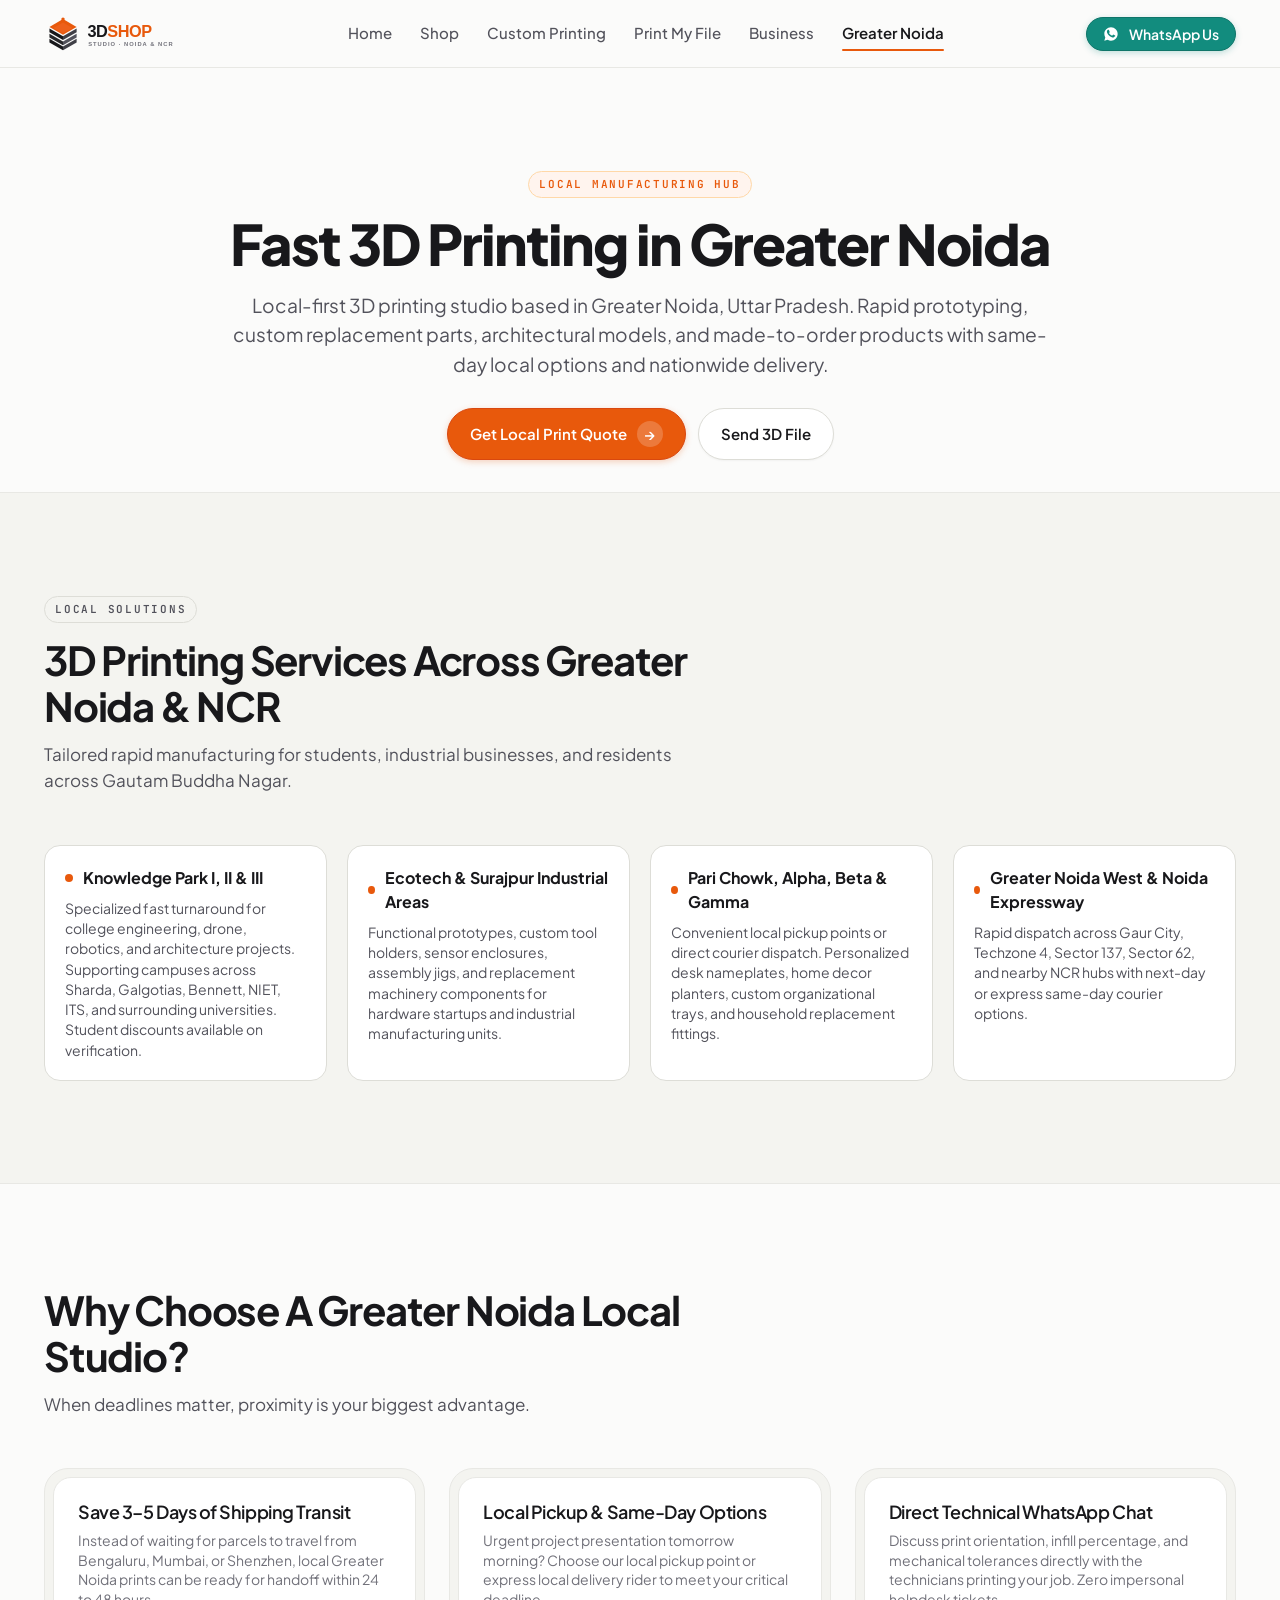
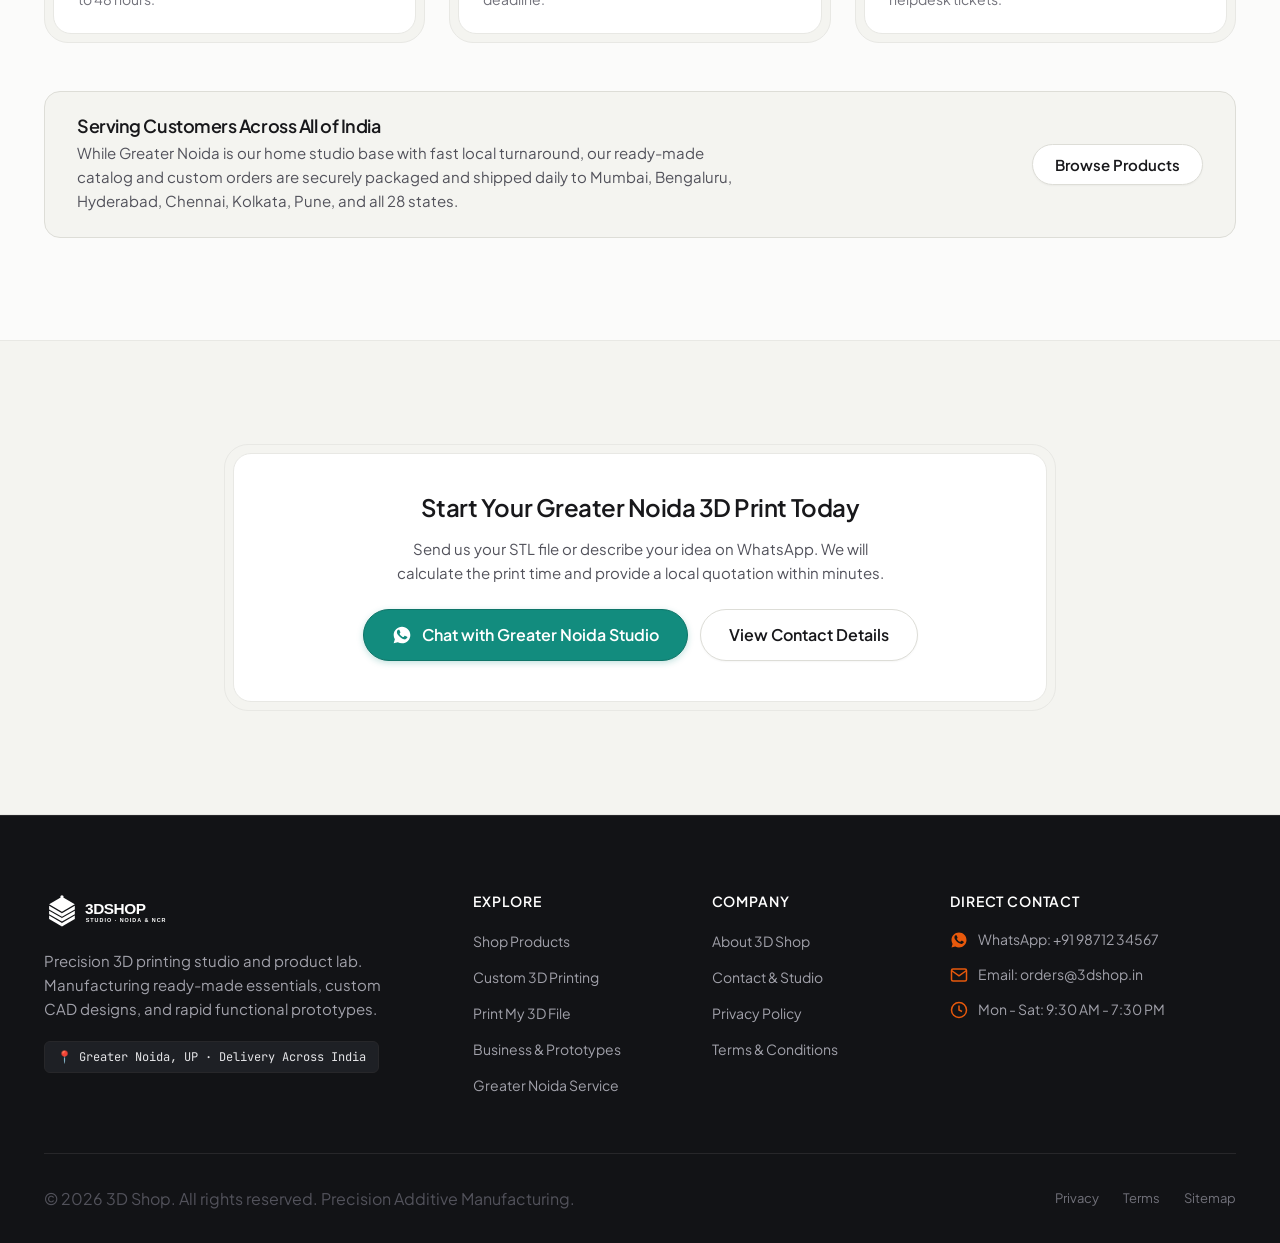
==== 3d-printing-greater-noida.html @ dcbf20f1 "feat: complete production-ready 3D Shop studio website" ====
<!DOCTYPE html>
<html lang="en">
<head>
  <meta charset="UTF-8">
  <meta name="viewport" content="width=device-width, initial-scale=1.0">
  <title>3D Printing Service in Greater Noida | 3D Shop</title>
  <meta name="description" content="Fast 3D printing service in Greater Noida &amp; NCR. Rapid prototyping, custom CAD design, student project prints, and ready-made products with local pickup and Pan-India delivery.">
  <link rel="canonical" href="https://3dshop.in/3d-printing-greater-noida.html">

  <!-- Open Graph -->
  <meta property="og:type" content="website">
  <meta property="og:url" content="https://3dshop.in/3d-printing-greater-noida.html">
  <meta property="og:title" content="3D Printing Service in Greater Noida | 3D Shop">
  <meta property="og:description" content="Local 3D printing studio in Greater Noida. Same-day &amp; next-day local turnaround for student projects, industrial prototypes, and custom prints.">
  <meta property="og:image" content="https://3dshop.in/assets/images/hero-studio-prints.jpg">

  <!-- Favicons & Manifest -->
  <link rel="icon" type="image/svg+xml" href="assets/logo/favicon.svg">
  <link rel="manifest" href="site.webmanifest">
  <meta name="theme-color" content="#18181B">

  <!-- Stylesheets -->
  <link rel="stylesheet" href="css/style.css">
  <link rel="stylesheet" href="css/components.css">
  <link rel="stylesheet" href="css/responsive.css">

  <!-- Schema.org LocalBusiness -->
  <script type="application/ld+json">
  {
    "@context": "https://schema.org",
    "@type": "LocalBusiness",
    "name": "3D Shop - Greater Noida",
    "image": "https://3dshop.in/assets/images/hero-studio-prints.jpg",
    "telephone": "+919871234567",
    "email": "orders@3dshop.in",
    "address": {
      "@type": "PostalAddress",
      "addressLocality": "Greater Noida",
      "addressRegion": "Uttar Pradesh",
      "postalCode": "201310",
      "addressCountry": "IN"
    },
    "geo": {
      "@type": "GeoCoordinates",
      "latitude": 28.4744,
      "longitude": 77.5040
    },
    "url": "https://3dshop.in/3d-printing-greater-noida.html",
    "openingHoursSpecification": [
      {
        "@type": "OpeningHoursSpecification",
        "dayOfWeek": ["Monday", "Tuesday", "Wednesday", "Thursday", "Friday", "Saturday"],
        "opens": "09:30",
        "closes": "19:30"
      }
    ],
    "areaServed": [
      "Greater Noida",
      "Noida",
      "Greater Noida West",
      "Knowledge Park",
      "Pari Chowk",
      "Ecotech",
      "Surajpur",
      "Delhi NCR",
      "India"
    ]
  }
  </script>
</head>
<body>

  <!-- Header -->
  <header class="site-header" role="banner">
    <div class="container header-container">
      <a href="index.html" class="logo-link" aria-label="3D Shop Homepage">
        <img src="assets/logo/logo.svg" alt="3D Shop Logo" class="logo-img" width="160" height="38">
      </a>

      <nav class="desktop-nav" aria-label="Main Navigation">
        <a href="index.html" class="nav-link">Home</a>
        <a href="shop.html" class="nav-link">Shop</a>
        <a href="custom-3d-printing.html" class="nav-link">Custom Printing</a>
        <a href="print-my-file.html" class="nav-link">Print My File</a>
        <a href="business.html" class="nav-link">Business</a>
        <a href="3d-printing-greater-noida.html" class="nav-link active">Greater Noida</a>
      </nav>

      <div class="header-actions">
        <button type="button" class="btn btn-sm btn-whatsapp btn-whatsapp-compact" data-whatsapp-action="greater-noida">
          <svg width="16" height="16" viewBox="0 0 24 24" fill="currentColor" aria-hidden="true" style="flex-shrink: 0;"><path fill-rule="evenodd" clip-rule="evenodd" d="M12 2C6.477 2 2 6.477 2 12c0 1.89.525 3.66 1.438 5.168L2 22l4.98-1.408A9.96 9.96 0 0 0 12 22c5.523 0 10-4.477 10-10S17.523 2 12 2zm5.405 13.924c-.228.644-1.127 1.23-1.603 1.306-.445.07-1.026.098-1.66-.107-.404-.13-1.002-.328-1.748-.65-3.08-1.332-5.09-4.444-5.244-4.65-.154-.205-1.25-1.663-1.25-3.172 0-1.51.785-2.253 1.066-2.56.281-.308.614-.385.82-.385.205 0 .41.002.589.011.189.01.44-.071.688.522.256.615.87 2.128.947 2.282.077.154.128.333.026.538-.103.205-.154.333-.308.513-.154.179-.323.4-.461.538-.154.154-.314.32-.135.628.179.308.796 1.311 1.706 2.121 1.171 1.042 2.16 1.365 2.468 1.519.308.154.487.128.667-.077.179-.205.769-.897.974-1.205.205-.308.41-.256.692-.154.282.103 1.794.846 2.102 1.001.308.154.513.23.589.36.077.127.077.742-.151 1.386z"/></svg>
          <span>WhatsApp Us</span>
        </button>

        <button type="button" class="mobile-nav-toggle" aria-label="Toggle navigation menu" aria-expanded="false">
          <span class="hamburger-icon">
            <span class="hamburger-line"></span>
            <span class="hamburger-line"></span>
            <span class="hamburger-line"></span>
          </span>
        </button>
      </div>
    </div>
  </header>

  <!-- Mobile Drawer -->
  <div class="mobile-drawer-overlay"></div>
  <aside class="mobile-drawer" aria-label="Mobile Navigation Drawer">
    <div class="mobile-drawer-header">
      <img src="assets/logo/logo.svg" alt="3D Shop Logo" height="32">
      <button type="button" class="mobile-drawer-close" aria-label="Close navigation menu">
        <svg width="20" height="20" viewBox="0 0 24 24" fill="none" stroke="currentColor" stroke-width="2">
          <line x1="18" y1="6" x2="6" y2="18"></line>
          <line x1="6" y1="6" x2="18" y2="18"></line>
        </svg>
      </button>
    </div>
    <nav class="mobile-drawer-links">
      <a href="index.html" class="mobile-nav-link">Home</a>
      <a href="shop.html" class="mobile-nav-link">Shop Products</a>
      <a href="custom-3d-printing.html" class="mobile-nav-link">Custom 3D Printing</a>
      <a href="print-my-file.html" class="mobile-nav-link">Print My 3D File</a>
      <a href="business.html" class="mobile-nav-link">Business &amp; Prototypes</a>
      <a href="3d-printing-greater-noida.html" class="mobile-nav-link active">Greater Noida Service</a>
      <a href="about.html" class="mobile-nav-link">About Us</a>
      <a href="contact.html" class="mobile-nav-link">Contact</a>
    </nav>
    <div class="mobile-drawer-footer">
      <button type="button" class="btn btn-whatsapp" style="width: 100%;" data-whatsapp-action="greater-noida">
        <svg width="18" height="18" viewBox="0 0 24 24" fill="currentColor" aria-hidden="true" style="flex-shrink: 0;"><path fill-rule="evenodd" clip-rule="evenodd" d="M12 2C6.477 2 2 6.477 2 12c0 1.89.525 3.66 1.438 5.168L2 22l4.98-1.408A9.96 9.96 0 0 0 12 22c5.523 0 10-4.477 10-10S17.523 2 12 2zm5.405 13.924c-.228.644-1.127 1.23-1.603 1.306-.445.07-1.026.098-1.66-.107-.404-.13-1.002-.328-1.748-.65-3.08-1.332-5.09-4.444-5.244-4.65-.154-.205-1.25-1.663-1.25-3.172 0-1.51.785-2.253 1.066-2.56.281-.308.614-.385.82-.385.205 0 .41.002.589.011.189.01.44-.071.688.522.256.615.87 2.128.947 2.282.077.154.128.333.026.538-.103.205-.154.333-.308.513-.154.179-.323.4-.461.538-.154.154-.314.32-.135.628.179.308.796 1.311 1.706 2.121 1.171 1.042 2.16 1.365 2.468 1.519.308.154.487.128.667-.077.179-.205.769-.897.974-1.205.205-.308.41-.256.692-.154.282.103 1.794.846 2.102 1.001.308.154.513.23.589.36.077.127.077.742-.151 1.386z"/></svg>
        <span>Chat on WhatsApp</span>
      </button>
    </div>
  </aside>

  <main id="main-content">
    <!-- Local Hero -->
    <section class="section" style="padding-bottom: 2rem;">
      <div class="container container-narrow" style="text-align: center;">
        <div class="eyebrow" style="margin-left: auto; margin-right: auto;">Local Manufacturing Hub</div>
        <h1 style="font-size: clamp(2.25rem, 5vw, 3.5rem); margin-bottom: 1rem; line-height: 1.12;">
          Fast 3D Printing in Greater Noida
        </h1>
        <p class="text-lead" style="margin-left: auto; margin-right: auto; max-width: 65ch;">
          Local-first 3D printing studio based in Greater Noida, Uttar Pradesh. Rapid prototyping, custom replacement parts, architectural models, and made-to-order products with same-day local options and nationwide delivery.
        </p>

        <div style="display: flex; justify-content: center; gap: 0.75rem; flex-wrap: wrap; margin-top: 1.75rem;">
          <button type="button" class="btn btn-primary" data-whatsapp-action="greater-noida">
            <span>Get Local Print Quote</span>
            <span class="btn-icon-wrap" aria-hidden="true">&rarr;</span>
          </button>
          <a href="print-my-file.html" class="btn btn-secondary">
            <span>Send 3D File</span>
          </a>
        </div>
      </div>
    </section>

    <!-- Local Services Breakdown -->
    <section class="section section-subtle">
      <div class="container">
        <div class="section-header">
          <div class="eyebrow eyebrow-neutral">Local Solutions</div>
          <h2 class="section-title">3D Printing Services Across Greater Noida &amp; NCR</h2>
          <p class="section-description">
            Tailored rapid manufacturing for students, industrial businesses, and residents across Gautam Buddha Nagar.
          </p>
        </div>

        <div class="local-zones-grid">
          <!-- Zone 1: Knowledge Park -->
          <div class="local-zone-card reveal-on-scroll">
            <div class="local-zone-header">
              <span class="local-zone-dot"></span>
              <span>Knowledge Park I, II &amp; III</span>
            </div>
            <p class="local-zone-text">
              Specialized fast turnaround for college engineering, drone, robotics, and architecture projects. Supporting campuses across Sharda, Galgotias, Bennett, NIET, ITS, and surrounding universities. Student discounts available on verification.
            </p>
          </div>

          <!-- Zone 2: Industrial Areas -->
          <div class="local-zone-card reveal-on-scroll">
            <div class="local-zone-header">
              <span class="local-zone-dot"></span>
              <span>Ecotech &amp; Surajpur Industrial Areas</span>
            </div>
            <p class="local-zone-text">
              Functional prototypes, custom tool holders, sensor enclosures, assembly jigs, and replacement machinery components for hardware startups and industrial manufacturing units.
            </p>
          </div>

          <!-- Zone 3: Central Sectors -->
          <div class="local-zone-card reveal-on-scroll">
            <div class="local-zone-header">
              <span class="local-zone-dot"></span>
              <span>Pari Chowk, Alpha, Beta &amp; Gamma</span>
            </div>
            <p class="local-zone-text">
              Convenient local pickup points or direct courier dispatch. Personalized desk nameplates, home decor planters, custom organizational trays, and household replacement fittings.
            </p>
          </div>

          <!-- Zone 4: Greater Noida West & Noida -->
          <div class="local-zone-card reveal-on-scroll">
            <div class="local-zone-header">
              <span class="local-zone-dot"></span>
              <span>Greater Noida West &amp; Noida Expressway</span>
            </div>
            <p class="local-zone-text">
              Rapid dispatch across Gaur City, Techzone 4, Sector 137, Sector 62, and nearby NCR hubs with next-day or express same-day courier options.
            </p>
          </div>
        </div>
      </div>
    </section>

    <!-- Local Advantages vs Ordering from Afar -->
    <section class="section">
      <div class="container">
        <div class="section-header">
          <h2 class="section-title">Why Choose A Greater Noida Local Studio?</h2>
          <p class="section-description">When deadlines matter, proximity is your biggest advantage.</p>
        </div>

        <div style="display: grid; grid-template-columns: repeat(auto-fit, minmax(min(100%, 260px), 1fr)); gap: 1.5rem;">
          <div class="card-shell reveal-on-scroll">
            <div class="card-inner">
              <h4 style="margin-bottom: 0.5rem;">Save 3–5 Days of Shipping Transit</h4>
              <p class="text-caption" style="font-size: 0.875rem;">Instead of waiting for parcels to travel from Bengaluru, Mumbai, or Shenzhen, local Greater Noida prints can be ready for handoff within 24 to 48 hours.</p>
            </div>
          </div>

          <div class="card-shell reveal-on-scroll">
            <div class="card-inner">
              <h4 style="margin-bottom: 0.5rem;">Local Pickup &amp; Same-Day Options</h4>
              <p class="text-caption" style="font-size: 0.875rem;">Urgent project presentation tomorrow morning? Choose our local pickup point or express local delivery rider to meet your critical deadline.</p>
            </div>
          </div>

          <div class="card-shell reveal-on-scroll">
            <div class="card-inner">
              <h4 style="margin-bottom: 0.5rem;">Direct Technical WhatsApp Chat</h4>
              <p class="text-caption" style="font-size: 0.875rem;">Discuss print orientation, infill percentage, and mechanical tolerances directly with the technicians printing your job. Zero impersonal helpdesk tickets.</p>
            </div>
          </div>
        </div>

        <!-- Pan-India Prominence Assurance -->
        <div style="margin-top: 3rem; background: var(--bg-subtle); border: 1px solid var(--border-default); border-radius: var(--radius-lg); padding: 1.5rem 2rem; display: flex; align-items: center; justify-content: space-between; flex-wrap: wrap; gap: 1.5rem;">
          <div style="max-width: 680px;">
            <h4 style="margin-bottom: 0.25rem;">Serving Customers Across All of India</h4>
            <p style="font-size: 0.9375rem; color: var(--text-secondary);">
              While Greater Noida is our home studio base with fast local turnaround, our ready-made catalog and custom orders are securely packaged and shipped daily to Mumbai, Bengaluru, Hyderabad, Chennai, Kolkata, Pune, and all 28 states.
            </p>
          </div>
          <a href="shop.html" class="btn btn-secondary">
            <span>Browse Products</span>
          </a>
        </div>
      </div>
    </section>

    <!-- Greater Noida Local Enquiry Box -->
    <section class="section section-subtle">
      <div class="container container-narrow" style="text-align: center;">
        <div class="card-shell">
          <div class="card-inner" style="padding: 2.5rem 1.5rem; align-items: center; text-align: center; gap: 1rem;">
            <h3>Start Your Greater Noida 3D Print Today</h3>
            <p style="max-width: 520px; font-size: 0.9375rem; color: var(--text-secondary);">
              Send us your STL file or describe your idea on WhatsApp. We will calculate the print time and provide a local quotation within minutes.
            </p>
            <div style="display: flex; gap: 0.75rem; flex-wrap: wrap; justify-content: center; margin-top: 0.5rem;">
              <button type="button" class="btn btn-lg btn-whatsapp" data-whatsapp-action="greater-noida">
              <svg width="20" height="20" viewBox="0 0 24 24" fill="currentColor" aria-hidden="true" style="flex-shrink: 0;"><path fill-rule="evenodd" clip-rule="evenodd" d="M12 2C6.477 2 2 6.477 2 12c0 1.89.525 3.66 1.438 5.168L2 22l4.98-1.408A9.96 9.96 0 0 0 12 22c5.523 0 10-4.477 10-10S17.523 2 12 2zm5.405 13.924c-.228.644-1.127 1.23-1.603 1.306-.445.07-1.026.098-1.66-.107-.404-.13-1.002-.328-1.748-.65-3.08-1.332-5.09-4.444-5.244-4.65-.154-.205-1.25-1.663-1.25-3.172 0-1.51.785-2.253 1.066-2.56.281-.308.614-.385.82-.385.205 0 .41.002.589.011.189.01.44-.071.688.522.256.615.87 2.128.947 2.282.077.154.128.333.026.538-.103.205-.154.333-.308.513-.154.179-.323.4-.461.538-.154.154-.314.32-.135.628.179.308.796 1.311 1.706 2.121 1.171 1.042 2.16 1.365 2.468 1.519.308.154.487.128.667-.077.179-.205.769-.897.974-1.205.205-.308.41-.256.692-.154.282.103 1.794.846 2.102 1.001.308.154.513.23.589.36.077.127.077.742-.151 1.386z"/></svg>
              <span>Chat with Greater Noida Studio</span>
            </button>
              <a href="contact.html" class="btn btn-lg btn-secondary">
                <span>View Contact Details</span>
              </a>
            </div>
          </div>
        </div>
      </div>
    </section>
  </main>

  <!-- Mobile Bottom Sticky Bar -->
  <div class="mobile-bottom-bar">
    <div class="mobile-bottom-bar-inner">
      <button type="button" class="btn btn-whatsapp" data-whatsapp-action="greater-noida">
        <svg width="18" height="18" viewBox="0 0 24 24" fill="currentColor" aria-hidden="true" style="flex-shrink: 0;"><path fill-rule="evenodd" clip-rule="evenodd" d="M12 2C6.477 2 2 6.477 2 12c0 1.89.525 3.66 1.438 5.168L2 22l4.98-1.408A9.96 9.96 0 0 0 12 22c5.523 0 10-4.477 10-10S17.523 2 12 2zm5.405 13.924c-.228.644-1.127 1.23-1.603 1.306-.445.07-1.026.098-1.66-.107-.404-.13-1.002-.328-1.748-.65-3.08-1.332-5.09-4.444-5.244-4.65-.154-.205-1.25-1.663-1.25-3.172 0-1.51.785-2.253 1.066-2.56.281-.308.614-.385.82-.385.205 0 .41.002.589.011.189.01.44-.071.688.522.256.615.87 2.128.947 2.282.077.154.128.333.026.538-.103.205-.154.333-.308.513-.154.179-.323.4-.461.538-.154.154-.314.32-.135.628.179.308.796 1.311 1.706 2.121 1.171 1.042 2.16 1.365 2.468 1.519.308.154.487.128.667-.077.179-.205.769-.897.974-1.205.205-.308.41-.256.692-.154.282.103 1.794.846 2.102 1.001.308.154.513.23.589.36.077.127.077.742-.151 1.386z"/></svg>
        <span>Chat with Local Greater Noida Team</span>
      </button>
    </div>
  </div>

    <!-- Footer -->
  <footer class="site-footer" role="contentinfo">
    <div class="container">
      <div class="footer-top">
        <div class="footer-brand">
          <a href="index.html">
            <img src="assets/logo/logo.svg" alt="3D Shop Logo" class="footer-logo" width="150" height="36">
          </a>
          <p class="footer-tagline">
            Precision 3D printing studio and product lab. Manufacturing ready-made essentials, custom CAD designs, and rapid functional prototypes.
          </p>
          <div class="footer-service-pill">
            <span>📍 Greater Noida, UP · Delivery Across India</span>
          </div>
        </div>

        <div>
          <h4 class="footer-col-title">Explore</h4>
          <ul class="footer-links">
            <li><a href="shop.html" class="footer-link">Shop Products</a></li>
            <li><a href="custom-3d-printing.html" class="footer-link">Custom 3D Printing</a></li>
            <li><a href="print-my-file.html" class="footer-link">Print My 3D File</a></li>
            <li><a href="business.html" class="footer-link">Business &amp; Prototypes</a></li>
            <li><a href="3d-printing-greater-noida.html" class="footer-link">Greater Noida Service</a></li>
          </ul>
        </div>

        <div>
          <h4 class="footer-col-title">Company</h4>
          <ul class="footer-links">
            <li><a href="about.html" class="footer-link">About 3D Shop</a></li>
            <li><a href="contact.html" class="footer-link">Contact &amp; Studio</a></li>
            <li><a href="privacy-policy.html" class="footer-link">Privacy Policy</a></li>
            <li><a href="terms.html" class="footer-link">Terms &amp; Conditions</a></li>
          </ul>
        </div>

        <div>
          <h4 class="footer-col-title">Direct Contact</h4>
          <div class="footer-contact-block">
            <div class="footer-contact-item">
              <svg width="18" height="18" viewBox="0 0 24 24" fill="currentColor" aria-hidden="true" style="flex-shrink: 0;">
                <path fill-rule="evenodd" clip-rule="evenodd" d="M12 2C6.477 2 2 6.477 2 12c0 1.89.525 3.66 1.438 5.168L2 22l4.98-1.408A9.96 9.96 0 0 0 12 22c5.523 0 10-4.477 10-10S17.523 2 12 2zm5.405 13.924c-.228.644-1.127 1.23-1.603 1.306-.445.07-1.026.098-1.66-.107-.404-.13-1.002-.328-1.748-.65-3.08-1.332-5.09-4.444-5.244-4.65-.154-.205-1.25-1.663-1.25-3.172 0-1.51.785-2.253 1.066-2.56.281-.308.614-.385.82-.385.205 0 .41.002.589.011.189.01.44-.071.688.522.256.615.87 2.128.947 2.282.077.154.128.333.026.538-.103.205-.154.333-.308.513-.154.179-.323.4-.461.538-.154.154-.314.32-.135.628.179.308.796 1.311 1.706 2.121 1.171 1.042 2.16 1.365 2.468 1.519.308.154.487.128.667-.077.179-.205.769-.897.974-1.205.205-.308.41-.256.692-.154.282.103 1.794.846 2.102 1.001.308.154.513.23.589.36.077.127.077.742-.151 1.386z"/>
              </svg>
              <span>WhatsApp: +91 98712 34567</span>
            </div>
            <div class="footer-contact-item">
              <svg width="18" height="18" viewBox="0 0 24 24" fill="none" stroke="currentColor" stroke-width="2" aria-hidden="true" style="flex-shrink: 0;">
                <path d="M4 4h16c1.1 0 2 .9 2 2v12c0 1.1-.9 2-2 2H4c-1.1 0-2-.9-2-2V6c0-1.1.9-2 2-2z"></path>
                <polyline points="22,6 12,13 2,6"></polyline>
              </svg>
              <span>Email: orders@3dshop.in</span>
            </div>
            <div class="footer-contact-item">
              <svg width="18" height="18" viewBox="0 0 24 24" fill="none" stroke="currentColor" stroke-width="2" aria-hidden="true" style="flex-shrink: 0;">
                <circle cx="12" cy="12" r="10"></circle>
                <polyline points="12 6 12 12 16 14"></polyline>
              </svg>
              <span>Mon - Sat: 9:30 AM - 7:30 PM</span>
            </div>
          </div>
        </div>
      </div>

      <div class="footer-bottom">
        <p>© <span class="current-year">2026</span> 3D Shop. All rights reserved. Precision Additive Manufacturing.</p>
        <div class="footer-legal-links">
          <a href="privacy-policy.html">Privacy</a>
          <a href="terms.html">Terms</a>
          <a href="sitemap.xml">Sitemap</a>
        </div>
      </div>
    </div>
  </footer>

  <!-- Scripts -->
  <script src="js/whatsapp.js"></script>
  <script src="js/products.js"></script>
  <script src="js/main.js"></script>
</body>
</html>
---- css/style.css ----
/* ==========================================================================
   3D SHOP - CORE DESIGN SYSTEM & TOKENS
   Aesthetic: Precision Manufacturing Studio + Premium Clean E-Commerce
   No generic AI templates. Engineered, confident, human-designed.
   ========================================================================== */

@import url('https://fonts.googleapis.com/css2?family=Plus+Jakarta+Sans:wght@400;500;600;700;800&family=JetBrains+Mono:wght@400;500;600&display=swap');

:root {
  /* Surface & Background Colors */
  --bg-page: #FBFBFA;
  --bg-subtle: #F4F4F0;
  --bg-surface: #FFFFFF;
  --bg-elevated: #FFFFFF;
  --bg-dark: #121316;
  --bg-dark-surface: #1E2025;
  
  /* Text & Foreground */
  --text-primary: #18181B;     /* Deep technical charcoal */
  --text-secondary: #52525B;   /* Highly readable neutral */
  --text-muted: #71717A;       /* Subtle meta / captions */
  --text-light: #FFFFFF;
  --text-dark-muted: #A1A1AA;

  /* Borders & Dividers */
  --border-subtle: #E8E8E4;
  --border-default: #DDDDD7;
  --border-strong: #C4C4BC;
  --border-dark: #27272A;

  /* Brand Accents */
  --accent: #E8590C;           /* Precision Industrial Orange */
  --accent-hover: #D9480F;
  --accent-active: #C93B05;
  --accent-light: #FFF4EE;
  --accent-border: #FFD8A8;

  /* Native WhatsApp Color */
  --whatsapp: #25D366;
  --whatsapp-hover: #20BA5A;
  --whatsapp-dark: #128C7E;
  --whatsapp-light: #EBFBF0;

  /* Typography Scale */
  --font-sans: 'Plus Jakarta Sans', -apple-system, BlinkMacSystemFont, 'Segoe UI', Roboto, Helvetica, Arial, sans-serif;
  --font-mono: 'JetBrains Mono', SFMono-Regular, Menlo, Monaco, Consolas, monospace;

  /* Shadows (Restrained, Tinted, Architectural) */
  --shadow-sm: 0 1px 2px rgba(24, 24, 27, 0.04);
  --shadow-md: 0 4px 12px -2px rgba(24, 24, 27, 0.06), 0 2px 4px -1px rgba(24, 24, 27, 0.03);
  --shadow-lg: 0 12px 24px -4px rgba(24, 24, 27, 0.08), 0 4px 8px -2px rgba(24, 24, 27, 0.03);
  --shadow-xl: 0 20px 32px -6px rgba(24, 24, 27, 0.1), 0 8px 16px -4px rgba(24, 24, 27, 0.04);

  /* Radius Scale */
  --radius-sm: 6px;
  --radius-md: 10px;
  --radius-lg: 16px;
  --radius-xl: 24px;
  --radius-full: 9999px;

  /* Transitions & Motion */
  --ease-snappy: cubic-bezier(0.16, 1, 0.3, 1);
  --transition-fast: 160ms var(--ease-snappy);
  --transition-base: 240ms var(--ease-snappy);
  --transition-slow: 400ms var(--ease-snappy);

  /* Layout Constraints */
  --header-height: 68px;
  --container-max: 1240px;
  --container-narrow: 880px;
}

/* Base Reset & Box Sizing */
*, *::before, *::after {
  box-sizing: border-box;
  margin: 0;
  padding: 0;
}

html {
  font-family: var(--font-sans);
  background-color: var(--bg-page);
  color: var(--text-primary);
  line-height: 1.5;
  -webkit-font-smoothing: antialiased;
  -moz-osx-font-smoothing: grayscale;
  scroll-behavior: smooth;
  text-rendering: optimizeLegibility;
  overflow-x: hidden;
  max-width: 100%;
}

body {
  min-height: 100vh;
  display: flex;
  flex-direction: column;
  overflow-x: hidden;
  max-width: 100%;
  position: relative;
}

img, picture, svg, video {
  display: block;
  max-width: 100%;
  height: auto;
}

input, button, textarea, select {
  font: inherit;
  color: inherit;
}

button {
  cursor: pointer;
  border: none;
  background: none;
}

a {
  color: inherit;
  text-decoration: none;
}

ul, ol {
  list-style: none;
}

/* ==========================================================================
   TYPOGRAPHY SYSTEM
   ========================================================================== */
h1, h2, h3, h4, h5, h6 {
  color: var(--text-primary);
  font-weight: 700;
  line-height: 1.15;
  letter-spacing: -0.025em;
}

h1 {
  font-size: clamp(2.25rem, 5vw, 3.75rem);
  font-weight: 800;
  letter-spacing: -0.035em;
}

h2 {
  font-size: clamp(1.75rem, 3.5vw, 2.5rem);
  font-weight: 700;
  letter-spacing: -0.03em;
}

h3 {
  font-size: clamp(1.25rem, 2vw, 1.5rem);
  font-weight: 600;
  letter-spacing: -0.02em;
}

h4 {
  font-size: 1.125rem;
  font-weight: 600;
}

p {
  color: var(--text-secondary);
  font-size: 1rem;
  line-height: 1.6;
}

.text-lead {
  font-size: clamp(1.05rem, 1.5vw, 1.25rem);
  color: var(--text-secondary);
  line-height: 1.55;
  max-width: 62ch;
}

.text-mono {
  font-family: var(--font-mono);
}

.text-caption {
  font-size: 0.8125rem;
  color: var(--text-muted);
  line-height: 1.4;
}

/* Eyebrow Label (Restrained: max 1 per 3 sections, tracking-wide) */
.eyebrow {
  display: inline-flex;
  align-items: center;
  gap: 0.5rem;
  font-family: var(--font-mono);
  font-size: 0.6875rem;
  font-weight: 600;
  letter-spacing: 0.16em;
  text-transform: uppercase;
  color: var(--accent);
  background: var(--accent-light);
  border: 1px solid var(--accent-border);
  padding: 0.25rem 0.625rem;
  border-radius: var(--radius-full);
  margin-bottom: 0.875rem;
  width: fit-content;
}

.eyebrow-neutral {
  color: var(--text-secondary);
  background: var(--bg-subtle);
  border-color: var(--border-default);
}

/* ==========================================================================
   LAYOUT CONTAINERS & GRIDS
   ========================================================================== */
.container {
  width: 100%;
  max-width: var(--container-max);
  margin-left: auto;
  margin-right: auto;
  padding-left: 1.5rem;
  padding-right: 1.5rem;
}

.container-narrow {
  width: 100%;
  max-width: var(--container-narrow);
  margin-left: auto;
  margin-right: auto;
  padding-left: 1.5rem;
  padding-right: 1.5rem;
}

.section {
  padding-top: clamp(4rem, 8vw, 6.5rem);
  padding-bottom: clamp(4rem, 8vw, 6.5rem);
  position: relative;
}

.section-subtle {
  background-color: var(--bg-subtle);
  border-top: 1px solid var(--border-subtle);
  border-bottom: 1px solid var(--border-subtle);
}

.section-header {
  margin-bottom: clamp(2rem, 4vw, 3.25rem);
  max-width: 680px;
}

.section-header.center {
  margin-left: auto;
  margin-right: auto;
  text-align: center;
}

.section-header.center .eyebrow {
  margin-left: auto;
  margin-right: auto;
}

.section-header.center p {
  margin-left: auto;
  margin-right: auto;
}

.section-title {
  margin-bottom: 0.75rem;
}

.section-description {
  font-size: 1.0625rem;
  color: var(--text-secondary);
  line-height: 1.55;
}

/* ==========================================================================
   HEADER & NAVIGATION (Desktop & Mobile Drawer)
   ========================================================================== */
.site-header {
  position: sticky;
  top: 0;
  z-index: 100;
  width: 100%;
  height: var(--header-height);
  background: rgba(251, 251, 250, 0.88);
  backdrop-filter: blur(12px);
  -webkit-backdrop-filter: blur(12px);
  border-bottom: 1px solid var(--border-subtle);
  transition: background-color var(--transition-fast), border-color var(--transition-fast), box-shadow var(--transition-fast);
}

.site-header.scrolled {
  background: rgba(255, 255, 255, 0.94);
  border-bottom-color: var(--border-default);
  box-shadow: var(--shadow-sm);
}

.header-container {
  display: flex;
  align-items: center;
  justify-content: space-between;
  height: 100%;
}

.logo-link {
  display: flex;
  align-items: center;
  gap: 0.5rem;
  text-decoration: none;
  transition: transform var(--transition-fast);
}

.logo-link:hover {
  transform: translateY(-1px);
}

.logo-img {
  height: 38px;
  width: auto;
}

/* Desktop Nav Menu */
.desktop-nav {
  display: flex;
  align-items: center;
  gap: 1.75rem;
}

.nav-link {
  font-size: 0.9375rem;
  font-weight: 500;
  color: var(--text-secondary);
  transition: color var(--transition-fast);
  position: relative;
  padding: 0.375rem 0;
}

.nav-link:hover {
  color: var(--text-primary);
}

.nav-link.active {
  color: var(--text-primary);
  font-weight: 600;
}

.nav-link.active::after {
  content: '';
  position: absolute;
  bottom: 0;
  left: 0;
  width: 100%;
  height: 2px;
  background-color: var(--accent);
  border-radius: var(--radius-full);
}

/* Header Right Actions */
.header-actions {
  display: flex;
  align-items: center;
  gap: 0.75rem;
}

/* Mobile Nav Toggle */
.mobile-nav-toggle {
  display: none;
  width: 42px;
  height: 42px;
  align-items: center;
  justify-content: center;
  border-radius: var(--radius-md);
  border: 1px solid var(--border-default);
  background: var(--bg-surface);
  color: var(--text-primary);
  transition: background-color var(--transition-fast), border-color var(--transition-fast);
}

.mobile-nav-toggle:hover {
  background: var(--bg-subtle);
}

.hamburger-icon {
  width: 20px;
  height: 14px;
  position: relative;
  display: flex;
  flex-direction: column;
  justify-content: space-between;
}

.hamburger-line {
  display: block;
  width: 100%;
  height: 2px;
  background-color: var(--text-primary);
  border-radius: 2px;
  transition: transform var(--transition-fast), opacity var(--transition-fast);
}

.mobile-nav-toggle.open .hamburger-line:nth-child(1) {
  transform: translateY(6px) rotate(45deg);
}

.mobile-nav-toggle.open .hamburger-line:nth-child(2) {
  opacity: 0;
}

.mobile-nav-toggle.open .hamburger-line:nth-child(3) {
  transform: translateY(-6px) rotate(-45deg);
}

/* Mobile Drawer Overlay */
.mobile-drawer-overlay {
  position: fixed;
  inset: 0;
  background: rgba(18, 19, 22, 0.45);
  backdrop-filter: blur(4px);
  -webkit-backdrop-filter: blur(4px);
  z-index: 998;
  opacity: 0;
  pointer-events: none;
  transition: opacity var(--transition-base);
}

.mobile-drawer-overlay.active {
  opacity: 1;
  pointer-events: auto;
}

/* Mobile Drawer Panel */
.mobile-drawer {
  position: fixed;
  top: 0;
  right: 0;
  bottom: 0;
  width: min(85vw, 340px);
  background: var(--bg-surface);
  z-index: 999;
  box-shadow: var(--shadow-xl);
  transform: translateX(100%);
  visibility: hidden;
  transition: transform var(--transition-base), visibility var(--transition-base);
  display: flex;
  flex-direction: column;
  padding: 1.5rem;
  overflow-y: auto;
}

.mobile-drawer.active {
  transform: translateX(0);
  visibility: visible;
}

.mobile-drawer-header {
  display: flex;
  align-items: center;
  justify-content: space-between;
  padding-bottom: 1.25rem;
  border-bottom: 1px solid var(--border-subtle);
  margin-bottom: 1.5rem;
}

.mobile-drawer-close {
  width: 36px;
  height: 36px;
  display: flex;
  align-items: center;
  justify-content: center;
  border-radius: var(--radius-md);
  border: 1px solid var(--border-subtle);
  color: var(--text-secondary);
}

.mobile-drawer-links {
  display: flex;
  flex-direction: column;
  gap: 0.5rem;
}

.mobile-nav-link {
  display: flex;
  align-items: center;
  justify-content: space-between;
  padding: 0.875rem 1rem;
  font-size: 1.0625rem;
  font-weight: 500;
  color: var(--text-primary);
  border-radius: var(--radius-md);
  transition: background-color var(--transition-fast), color var(--transition-fast);
}

.mobile-nav-link:hover,
.mobile-nav-link.active {
  background-color: var(--bg-subtle);
  color: var(--accent);
}

.mobile-drawer-footer {
  margin-top: auto;
  padding-top: 1.5rem;
  border-top: 1px solid var(--border-subtle);
  display: flex;
  flex-direction: column;
  gap: 1rem;
}

/* ==========================================================================
   HOMEPAGE HERO SECTION (Atmospheric Studio Background)
   ========================================================================== */
.hero-section {
  padding-top: clamp(3.5rem, 6.5vw, 6rem);
  padding-bottom: clamp(4rem, 7.5vw, 7rem);
  min-height: clamp(520px, 72vh, 680px);
  display: flex;
  align-items: center;
  position: relative;
  overflow: hidden;
  background-color: var(--bg-page);
  background-image: url('../assets/images/hero.png');
  background-size: cover;
  background-position: 70% center;
  background-repeat: no-repeat;
}

.hero-section::before {
  content: '';
  position: absolute;
  inset: 0;
  background: linear-gradient(
    90deg,
    rgba(251, 251, 250, 0.96) 0%,
    rgba(251, 251, 250, 0.90) 32%,
    rgba(251, 251, 250, 0.55) 55%,
    rgba(251, 251, 250, 0.15) 75%,
    rgba(251, 251, 250, 0.04) 100%
  );
  pointer-events: none;
  z-index: 1;
}

.hero-section::after {
  content: '';
  position: absolute;
  bottom: 0;
  left: 0;
  right: 0;
  height: 60px;
  background: linear-gradient(to top, var(--bg-page), transparent);
  pointer-events: none;
  z-index: 1;
}

.hero-section > .container {
  position: relative;
  z-index: 2;
  width: 100%;
}

.hero-grid {
  display: grid;
  grid-template-columns: 1.15fr 0.85fr;
  gap: clamp(2rem, 5vw, 4rem);
  align-items: center;
}

.hero-content {
  display: flex;
  flex-direction: column;
  gap: 1.25rem;
}

.hero-title {
  font-size: clamp(2.5rem, 5.2vw, 4rem);
  line-height: 1.08;
  font-weight: 800;
  letter-spacing: -0.035em;
  color: var(--text-primary);
}

.hero-title .highlight {
  color: var(--accent);
}

.hero-subtext {
  font-size: clamp(1.0625rem, 1.4vw, 1.25rem);
  line-height: 1.55;
  color: var(--text-secondary);
  max-width: 52ch;
}

.hero-cta-group {
  display: flex;
  align-items: center;
  flex-wrap: wrap;
  gap: 1rem;
  margin-top: 0.5rem;
}

/* Hero Visual / Floating Studio Badge on hero.png Background */
.hero-visual-wrap {
  position: relative;
  display: flex;
  justify-content: flex-end;
  align-items: flex-end;
  min-height: 280px;
  width: 100%;
}

.hero-studio-badge {
  display: inline-flex;
  align-items: center;
  gap: 0.875rem;
  background: rgba(18, 19, 22, 0.85);
  backdrop-filter: blur(16px);
  -webkit-backdrop-filter: blur(16px);
  border: 1px solid rgba(255, 255, 255, 0.18);
  border-radius: var(--radius-full);
  padding: 0.75rem 1.25rem;
  box-shadow: 0 16px 32px rgba(0, 0, 0, 0.22);
  color: #FFFFFF;
  margin-left: auto;
  transition: transform var(--transition-base), box-shadow var(--transition-base), border-color var(--transition-base);
}

.hero-studio-badge:hover {
  transform: translateY(-2px);
  box-shadow: 0 20px 40px rgba(0, 0, 0, 0.32);
  border-color: rgba(255, 255, 255, 0.35);
}

.pulse-indicator {
  width: 9px;
  height: 9px;
  border-radius: 50%;
  background: #10B981;
  position: relative;
  flex-shrink: 0;
}

.pulse-indicator::after {
  content: '';
  position: absolute;
  inset: -3px;
  border-radius: 50%;
  background: #10B981;
  opacity: 0.45;
  animation: pulse-ring 2s infinite ease-out;
}

@keyframes pulse-ring {
  0% { transform: scale(0.8); opacity: 0.8; }
  100% { transform: scale(2.2); opacity: 0; }
}

.hero-studio-badge-text {
  display: flex;
  flex-direction: column;
  text-align: left;
}

.hero-studio-badge-title {
  font-family: var(--font-mono);
  font-size: 0.75rem;
  font-weight: 600;
  letter-spacing: 0.06em;
  text-transform: uppercase;
  color: #FFFFFF;
}

.hero-studio-badge-sub {
  font-size: 0.75rem;
  color: #A1A1AA;
  line-height: 1.35;
}

.double-bezel-hero {
  background: var(--bg-subtle);
  border: 1px solid var(--border-default);
  padding: 0.5rem;
  border-radius: var(--radius-xl);
  box-shadow: var(--shadow-lg);
  transition: transform var(--transition-base), box-shadow var(--transition-base);
}

.hero-visual-inner {
  border-radius: calc(var(--radius-xl) - 0.5rem);
  overflow: hidden;
  background: var(--bg-surface);
  position: relative;
  aspect-ratio: 4 / 3;
}

.hero-visual-img {
  width: 100%;
  height: 100%;
  object-fit: cover;
  transition: transform 600ms var(--ease-snappy);
}

.double-bezel-hero:hover .hero-visual-img {
  transform: scale(1.03);
}

/* Floating Technical Tag on Hero Visual */
.hero-spec-tag {
  position: absolute;
  bottom: 1rem;
  left: 1rem;
  background: rgba(24, 24, 27, 0.85);
  backdrop-filter: blur(8px);
  -webkit-backdrop-filter: blur(8px);
  color: #FFFFFF;
  padding: 0.5rem 0.875rem;
  border-radius: var(--radius-md);
  font-family: var(--font-mono);
  font-size: 0.75rem;
  border: 1px solid rgba(255, 255, 255, 0.15);
  display: flex;
  align-items: center;
  gap: 0.5rem;
}

.hero-spec-dot {
  width: 8px;
  height: 8px;
  border-radius: 50%;
  background-color: var(--whatsapp);
  box-shadow: 0 0 6px var(--whatsapp);
}

/* ==========================================================================
   TRUST STRIP (Under Hero)
   ========================================================================== */
.trust-strip {
  border-top: 1px solid var(--border-subtle);
  border-bottom: 1px solid var(--border-subtle);
  background: var(--bg-surface);
  padding: 1.25rem 0;
}

.trust-strip-grid {
  display: grid;
  grid-template-columns: repeat(4, 1fr);
  gap: 1.5rem;
}

.trust-item {
  display: flex;
  align-items: center;
  gap: 0.75rem;
}

.trust-icon-box {
  width: 36px;
  height: 36px;
  min-width: 36px;
  border-radius: var(--radius-sm);
  background: var(--bg-subtle);
  border: 1px solid var(--border-subtle);
  display: flex;
  align-items: center;
  justify-content: center;
  color: var(--accent);
}

.trust-text-group h4 {
  font-size: 0.875rem;
  font-weight: 600;
  color: var(--text-primary);
  line-height: 1.2;
}

.trust-text-group p {
  font-size: 0.75rem;
  color: var(--text-muted);
  line-height: 1.3;
}

/* ==========================================================================
   FOOTER (Structured, Professional, Non-Bloated)
   ========================================================================== */
.site-footer {
  background-color: var(--bg-dark);
  color: #A1A1AA;
  padding-top: clamp(3.5rem, 6vw, 5rem);
  padding-bottom: 2rem;
  border-top: 1px solid var(--border-dark);
  margin-top: auto;
}

.footer-top {
  display: grid;
  grid-template-columns: 2fr 1fr 1fr 1.5fr;
  gap: 3rem;
  padding-bottom: 3.5rem;
  border-bottom: 1px solid var(--border-dark);
}

.footer-brand {
  display: flex;
  flex-direction: column;
  gap: 1.25rem;
  max-width: 340px;
}

.footer-logo {
  height: 36px;
  width: auto;
  filter: brightness(0) invert(1);
}

.footer-tagline {
  font-size: 0.9375rem;
  line-height: 1.6;
  color: #A1A1AA;
}

.footer-service-pill {
  display: inline-flex;
  align-items: center;
  gap: 0.5rem;
  font-family: var(--font-mono);
  font-size: 0.75rem;
  color: #E4E4E7;
  background: #1E2025;
  border: 1px solid #27272A;
  padding: 0.375rem 0.75rem;
  border-radius: var(--radius-sm);
  width: fit-content;
}

.footer-col-title {
  color: #FFFFFF;
  font-size: 0.875rem;
  font-weight: 600;
  letter-spacing: 0.06em;
  text-transform: uppercase;
  margin-bottom: 1.25rem;
}

.footer-links {
  display: flex;
  flex-direction: column;
  gap: 0.75rem;
}

.footer-link {
  color: #A1A1AA;
  font-size: 0.875rem;
  transition: color var(--transition-fast), transform var(--transition-fast);
  display: inline-flex;
  align-items: center;
  gap: 0.375rem;
}

.footer-link:hover {
  color: #FFFFFF;
  transform: translateX(2px);
}

.footer-contact-block {
  display: flex;
  flex-direction: column;
  gap: 0.875rem;
}

.footer-contact-item {
  display: flex;
  align-items: flex-start;
  gap: 0.625rem;
  font-size: 0.875rem;
  color: #A1A1AA;
}

.footer-contact-item svg {
  min-width: 16px;
  margin-top: 2px;
  color: var(--accent);
}

.footer-bottom {
  display: flex;
  align-items: center;
  justify-content: space-between;
  flex-wrap: wrap;
  gap: 1rem;
  padding-top: 2rem;
  font-size: 0.8125rem;
  color: #71717A;
}

.footer-legal-links {
  display: flex;
  align-items: center;
  gap: 1.5rem;
}

.footer-legal-links a:hover {
  color: #FFFFFF;
}

/* ==========================================================================
   MOBILE STICKY WHATSAPP ACTION (Non-Intrusive)
   ========================================================================== */
.mobile-bottom-bar {
  display: none;
  position: fixed;
  bottom: 0;
  left: 0;
  right: 0;
  z-index: 90;
  background: rgba(255, 255, 255, 0.95);
  backdrop-filter: blur(10px);
  -webkit-backdrop-filter: blur(10px);
  border-top: 1px solid var(--border-default);
  padding: 0.75rem 1rem;
  box-shadow: 0 -4px 16px rgba(0, 0, 0, 0.08);
}

.mobile-bottom-bar-inner {
  display: flex;
  align-items: center;
  gap: 0.75rem;
  max-width: 480px;
  margin: 0 auto;
}

.mobile-bottom-bar .btn {
  flex: 1;
}

/* Utilities */
.visually-hidden {
  position: absolute;
  width: 1px;
  height: 1px;
  padding: 0;
  margin: -1px;
  overflow: hidden;
  clip: rect(0, 0, 0, 0);
  white-space: nowrap;
  border: 0;
}

.divider {
  height: 1px;
  background: var(--border-subtle);
  width: 100%;
  margin: 2rem 0;
}
---- css/components.css ----
/* ==========================================================================
   3D SHOP - COMPONENTS & INTERACTIVE PATTERNS
   Engineered components: Double-Bezel Architecture, Button-in-Button CTAs,
   Conversational Forms, Product Cards, and Accordions.
   ========================================================================== */

/* ==========================================================================
   BUTTONS & CTAs (Haptic feedback, Button-in-Button icon trailing)
   ========================================================================== */
.btn {
  display: inline-flex;
  align-items: center;
  justify-content: center;
  gap: 0.625rem;
  padding: 0.75rem 1.375rem;
  font-family: var(--font-sans);
  font-size: 0.9375rem;
  font-weight: 600;
  line-height: 1;
  border-radius: var(--radius-full);
  text-decoration: none;
  cursor: pointer;
  white-space: nowrap;
  transition: transform var(--transition-fast), background-color var(--transition-fast), border-color var(--transition-fast), box-shadow var(--transition-fast), color var(--transition-fast);
  position: relative;
  user-select: none;
}

.btn:active {
  transform: scale(0.97);
}

.btn:focus-visible {
  outline: 2px solid var(--accent);
  outline-offset: 2px;
}

/* Button Sizes */
.btn-sm {
  padding: 0.5rem 1rem;
  font-size: 0.8125rem;
}

.btn-lg {
  padding: 0.9375rem 1.75rem;
  font-size: 1rem;
}

/* Button-in-Button Icon Wrapper */
.btn-icon-wrap {
  width: 26px;
  height: 26px;
  border-radius: 50%;
  display: flex;
  align-items: center;
  justify-content: center;
  background: rgba(255, 255, 255, 0.2);
  transition: transform var(--transition-fast);
  flex-shrink: 0;
}

.btn:hover .btn-icon-wrap {
  transform: translateX(2px) translateY(-1px);
}

/* Primary Button (Precision Accent) */
.btn-primary {
  background-color: var(--accent);
  color: #FFFFFF;
  border: 1px solid var(--accent-hover);
  box-shadow: 0 2px 6px rgba(232, 89, 12, 0.25);
}

.btn-primary:hover {
  background-color: var(--accent-hover);
  box-shadow: 0 4px 12px rgba(232, 89, 12, 0.35);
}

/* Secondary Button (Neutral Surface) */
.btn-secondary {
  background-color: var(--bg-surface);
  color: var(--text-primary);
  border: 1px solid var(--border-default);
  box-shadow: var(--shadow-sm);
}

.btn-secondary:hover {
  background-color: var(--bg-subtle);
  border-color: var(--border-strong);
}

.btn-secondary .btn-icon-wrap {
  background: var(--bg-subtle);
  color: var(--text-primary);
}

/* Dark Solid Button */
.btn-dark {
  background-color: var(--bg-dark);
  color: #FFFFFF;
  border: 1px solid var(--border-dark);
}

.btn-dark:hover {
  background-color: #27272A;
}

/* WhatsApp Button (Authentic, Trustworthy, High Contrast) */
.btn-whatsapp {
  background-color: #128C7E;
  color: #FFFFFF;
  border: 1px solid #0F7569;
  box-shadow: 0 2px 6px rgba(18, 140, 126, 0.25);
}

.btn-whatsapp:hover {
  background-color: #0F7569;
  box-shadow: 0 4px 12px rgba(18, 140, 126, 0.35);
}

.btn-whatsapp svg,
.btn-whatsapp-compact svg {
  flex-shrink: 0;
  display: inline-block;
  vertical-align: middle;
}

.btn-whatsapp .btn-icon-wrap {
  background: rgba(255, 255, 255, 0.22);
}

/* Compact WhatsApp Header Button */
.btn-whatsapp-compact {
  padding: 0.5rem 1rem;
  font-size: 0.875rem;
  background-color: #128C7E;
  color: #FFFFFF;
}

/* Ghost / Text Link Button */
.btn-ghost {
  background: transparent;
  color: var(--text-primary);
  padding: 0.5rem 0.75rem;
}

.btn-ghost:hover {
  background: var(--bg-subtle);
  color: var(--accent);
}

/* ==========================================================================
   DOUBLE-BEZEL CARD ARCHITECTURE (Nested Hardware Finish)
   ========================================================================== */
.card-shell {
  background: var(--bg-subtle);
  border: 1px solid var(--border-subtle);
  padding: 0.5rem;
  border-radius: var(--radius-xl);
  transition: transform var(--transition-base), box-shadow var(--transition-base), border-color var(--transition-base);
}

.card-shell:hover {
  border-color: var(--border-default);
  box-shadow: var(--shadow-md);
}

.card-inner {
  background: var(--bg-surface);
  border: 1px solid var(--border-subtle);
  border-radius: calc(var(--radius-xl) - 0.375rem);
  padding: 1.5rem;
  height: 100%;
  display: flex;
  flex-direction: column;
}

/* ==========================================================================
   THREE SERVICE PATHS CARDS (Homepage Section)
   ========================================================================== */
/* ==========================================================================
   PREMIUM SERVICE PATH CARDS (High-Craft Hardware Architecture)
   ========================================================================== */
.paths-grid {
  display: grid;
  grid-template-columns: repeat(3, 1fr);
  gap: 1.5rem;
}

.path-card-premium {
  background: var(--bg-surface);
  border: 1px solid var(--border-subtle);
  border-radius: var(--radius-xl);
  overflow: hidden;
  display: flex;
  flex-direction: column;
  box-shadow: 0 4px 16px -2px rgba(24, 24, 27, 0.04), 0 1px 3px rgba(24, 24, 27, 0.02);
  transition: transform var(--transition-base), box-shadow var(--transition-base), border-color var(--transition-base);
  position: relative;
}

.path-card-premium:hover {
  transform: translateY(-6px);
  border-color: var(--accent-border);
  box-shadow: 0 20px 36px -10px rgba(24, 24, 27, 0.1), 0 0 0 1px var(--accent-border);
}

.path-card-media {
  position: relative;
  width: 100%;
  aspect-ratio: 16 / 10;
  overflow: hidden;
  background: var(--bg-subtle);
}

.path-card-img {
  width: 100%;
  height: 100%;
  object-fit: cover;
  transition: transform 600ms var(--ease-snappy);
}

.path-card-premium:hover .path-card-img {
  transform: scale(1.05);
}

.path-card-badge-floating {
  position: absolute;
  top: 0.875rem;
  left: 0.875rem;
  background: rgba(18, 19, 22, 0.82);
  backdrop-filter: blur(8px);
  -webkit-backdrop-filter: blur(8px);
  color: #FFFFFF;
  padding: 0.375rem 0.75rem;
  border-radius: var(--radius-full);
  font-family: var(--font-mono);
  font-size: 0.6875rem;
  font-weight: 600;
  letter-spacing: 0.04em;
  display: inline-flex;
  align-items: center;
  gap: 0.45rem;
  border: 1px solid rgba(255, 255, 255, 0.15);
  box-shadow: 0 4px 12px rgba(0, 0, 0, 0.15);
}

.path-badge-dot {
  width: 6px;
  height: 6px;
  border-radius: 50%;
  background: #38BDF8;
}

.path-dot-orange {
  background: var(--accent);
}

.path-dot-green {
  background: #10B981;
}

.path-card-body {
  padding: 1.5rem;
  display: flex;
  flex-direction: column;
  flex-grow: 1;
}

.path-meta-row {
  display: flex;
  align-items: center;
  justify-content: space-between;
  margin-bottom: 0.625rem;
}

.path-micro-spec {
  font-family: var(--font-mono);
  font-size: 0.6875rem;
  color: var(--text-muted);
}

.path-badge {
  font-family: var(--font-mono);
  font-size: 0.6875rem;
  font-weight: 600;
  letter-spacing: 0.12em;
  color: var(--accent);
}

.path-card-title {
  font-size: 1.25rem;
  font-weight: 700;
  line-height: 1.25;
  color: var(--text-primary);
  margin-bottom: 0.625rem;
}

.path-card-desc {
  font-size: 0.875rem;
  color: var(--text-secondary);
  line-height: 1.55;
  margin-bottom: 1.25rem;
  flex-grow: 1;
}

.path-card-tags {
  display: flex;
  flex-wrap: wrap;
  gap: 0.375rem;
  margin-bottom: 1.5rem;
}

.path-tag {
  display: inline-flex;
  align-items: center;
  font-size: 0.6875rem;
  font-family: var(--font-mono);
  color: var(--text-secondary);
  background: var(--bg-subtle);
  border: 1px solid var(--border-subtle);
  padding: 0.25rem 0.5rem;
  border-radius: var(--radius-sm);
  transition: all var(--transition-fast);
}

.path-card-premium:hover .path-tag {
  background: var(--bg-page);
  border-color: var(--border-default);
}

.path-card-action {
  margin-top: auto;
  padding-top: 1rem;
  border-top: 1px solid var(--border-subtle);
}

.path-btn {
  width: 100%;
  display: flex;
  align-items: center;
  justify-content: center;
  gap: 0.5rem;
  font-weight: 600;
  font-size: 0.875rem;
  padding: 0.6875rem 1rem;
  border-radius: var(--radius-md);
  transition: all var(--transition-fast);
}

.path-btn .btn-arrow {
  transition: transform var(--transition-fast);
}

.path-card-premium:hover .path-btn .btn-arrow {
  transform: translateX(4px);
}

/* Original path-card fallback */
.path-card {
  position: relative;
  display: flex;
  flex-direction: column;
}

.path-icon-header {
  display: flex;
  align-items: center;
  justify-content: space-between;
  margin-bottom: 1.25rem;
}

.path-icon-bubble {
  width: 44px;
  height: 44px;
  border-radius: var(--radius-md);
  background: var(--accent-light);
  border: 1px solid var(--accent-border);
  color: var(--accent);
  display: flex;
  align-items: center;
  justify-content: center;
}

.path-card-footer {
  margin-top: auto;
  padding-top: 1rem;
  border-top: 1px solid var(--border-subtle);
  display: flex;
  align-items: center;
  justify-content: space-between;
}

.path-link {
  font-weight: 600;
  font-size: 0.875rem;
  color: var(--text-primary);
  display: inline-flex;
  align-items: center;
  gap: 0.375rem;
  transition: color var(--transition-fast), transform var(--transition-fast);
}

.path-card:hover .path-link {
  color: var(--accent);
  transform: translateX(3px);
}

/* ==========================================================================
   PRODUCT CARDS (E-Commerce Catalog & Grid)
   ========================================================================== */
.products-grid {
  display: grid;
  grid-template-columns: repeat(auto-fill, minmax(280px, 1fr));
  gap: 1.5rem;
}

.product-card {
  background: var(--bg-surface);
  border: 1px solid var(--border-default);
  border-radius: var(--radius-lg);
  overflow: hidden;
  display: flex;
  flex-direction: column;
  transition: transform var(--transition-base), box-shadow var(--transition-base), border-color var(--transition-base);
  position: relative;
}

.product-card:hover {
  transform: translateY(-4px);
  box-shadow: var(--shadow-lg);
  border-color: var(--border-strong);
}

/* Card Image Box */
.product-card-image-wrap {
  position: relative;
  aspect-ratio: 1 / 1;
  background-color: var(--bg-subtle);
  overflow: hidden;
}

.product-card-image {
  width: 100%;
  height: 100%;
  object-fit: cover;
  transition: transform 500ms var(--ease-snappy);
}

.product-card:hover .product-card-image {
  transform: scale(1.05);
}

/* Badges on Card */
.product-badge-tag {
  position: absolute;
  top: 0.75rem;
  left: 0.75rem;
  font-family: var(--font-mono);
  font-size: 0.6875rem;
  font-weight: 600;
  padding: 0.25rem 0.5rem;
  border-radius: var(--radius-sm);
  background: rgba(24, 24, 27, 0.85);
  color: #FFFFFF;
  backdrop-filter: blur(4px);
  -webkit-backdrop-filter: blur(4px);
}

.product-card-body {
  padding: 1.25rem;
  display: flex;
  flex-direction: column;
  flex-grow: 1;
  gap: 0.625rem;
}

.product-meta-row {
  display: flex;
  align-items: center;
  justify-content: space-between;
  font-size: 0.75rem;
  font-family: var(--font-mono);
  color: var(--text-muted);
}

.product-card-title {
  font-size: 1.125rem;
  font-weight: 600;
  line-height: 1.3;
  color: var(--text-primary);
}

.product-card-title a {
  color: inherit;
  text-decoration: none;
}

.product-card-title a:hover {
  color: var(--accent);
}

.product-card-tagline {
  font-size: 0.875rem;
  color: var(--text-secondary);
  line-height: 1.45;
  display: -webkit-box;
  -webkit-line-clamp: 2;
  -webkit-box-orient: vertical;
  overflow: hidden;
}

/* Color Swatches on Card */
.product-color-swatches {
  display: flex;
  align-items: center;
  gap: 0.375rem;
  margin-top: 0.25rem;
}

.swatch-dot {
  width: 14px;
  height: 14px;
  border-radius: 50%;
  border: 1px solid rgba(0, 0, 0, 0.15);
  display: inline-block;
}

/* Card Price & Action Footer */
.product-card-footer {
  margin-top: auto;
  padding-top: 1rem;
  border-top: 1px solid var(--border-subtle);
  display: flex;
  align-items: center;
  justify-content: space-between;
  gap: 0.5rem;
}

.product-price-group {
  display: flex;
  flex-direction: column;
}

.product-current-price {
  font-size: 1.1875rem;
  font-weight: 700;
  color: var(--text-primary);
}

.product-original-price {
  font-size: 0.75rem;
  color: var(--text-muted);
  text-decoration: line-through;
}

.product-card-actions {
  display: flex;
  align-items: center;
  gap: 0.5rem;
}

/* ==========================================================================
   CATALOG FILTER & SEARCH BAR (Shop Page)
   ========================================================================== */
.shop-toolbar {
  display: flex;
  flex-direction: column;
  gap: 1.25rem;
  margin-bottom: 2rem;
  background: var(--bg-surface);
  border: 1px solid var(--border-default);
  padding: 1.25rem;
  border-radius: var(--radius-lg);
  box-shadow: var(--shadow-sm);
}

.shop-controls-row {
  display: flex;
  align-items: center;
  justify-content: space-between;
  flex-wrap: wrap;
  gap: 1rem;
}

.search-box {
  position: relative;
  flex: 1;
  min-width: 240px;
  max-width: 440px;
}

.search-icon {
  position: absolute;
  left: 0.875rem;
  top: 50%;
  transform: translateY(-50%);
  color: var(--text-muted);
  pointer-events: none;
}

.search-input {
  width: 100%;
  padding: 0.625rem 0.875rem 0.625rem 2.375rem;
  border-radius: var(--radius-full);
  border: 1px solid var(--border-default);
  background: var(--bg-subtle);
  font-size: 0.875rem;
  transition: border-color var(--transition-fast), background-color var(--transition-fast);
}

.search-input:focus {
  outline: none;
  border-color: var(--accent);
  background: var(--bg-surface);
}

.sort-select-wrap {
  display: flex;
  align-items: center;
  gap: 0.5rem;
  font-size: 0.875rem;
  color: var(--text-secondary);
}

.sort-select {
  padding: 0.5rem 1.875rem 0.5rem 0.875rem;
  border-radius: var(--radius-md);
  border: 1px solid var(--border-default);
  background: var(--bg-surface);
  font-size: 0.875rem;
  cursor: pointer;
  appearance: none;
  background-image: url("data:image/svg+xml,%3Csvg xmlns='http://www.w3.org/2000/svg' width='12' height='12' viewBox='0 0 24 24' fill='none' stroke='%2371717A' stroke-width='2' stroke-linecap='round' stroke-linejoin='round'%3E%3Cpolyline points='6 9 12 15 18 9'%3E%3C/polyline%3E%3C/svg%3E");
  background-repeat: no-repeat;
  background-position: right 0.75rem center;
}

.sort-select:focus {
  outline: none;
  border-color: var(--accent);
}

/* Category Filter Tabs */
.category-tabs {
  display: flex;
  align-items: center;
  gap: 0.5rem;
  overflow-x: auto;
  padding-bottom: 0.25rem;
  -webkit-overflow-scrolling: touch;
}

.category-tab-btn {
  padding: 0.4375rem 0.875rem;
  border-radius: var(--radius-full);
  font-size: 0.8125rem;
  font-weight: 500;
  color: var(--text-secondary);
  background: var(--bg-subtle);
  border: 1px solid var(--border-subtle);
  white-space: nowrap;
  transition: all var(--transition-fast);
  display: flex;
  align-items: center;
  gap: 0.375rem;
}

.category-tab-btn:hover {
  background: var(--bg-surface);
  border-color: var(--border-default);
  color: var(--text-primary);
}

.category-tab-btn.active {
  background: var(--text-primary);
  color: #FFFFFF;
  border-color: var(--text-primary);
  font-weight: 600;
}

.category-tab-btn .badge-count {
  font-family: var(--font-mono);
  font-size: 0.6875rem;
  opacity: 0.75;
}

/* Active Filter Summary */
.filter-summary {
  display: flex;
  align-items: center;
  justify-content: space-between;
  font-size: 0.8125rem;
  color: var(--text-muted);
  font-family: var(--font-mono);
  padding-top: 0.5rem;
  border-top: 1px solid var(--border-subtle);
}

/* Empty State */
.empty-state {
  text-align: center;
  padding: 4rem 1.5rem;
  background: var(--bg-surface);
  border: 1px dashed var(--border-default);
  border-radius: var(--radius-lg);
  grid-column: 1 / -1;
}

.empty-state h3 {
  margin-bottom: 0.5rem;
}

.empty-state p {
  margin-bottom: 1.25rem;
}

/* ==========================================================================
   PRODUCT DETAIL PAGE SPECIFICS
   ========================================================================== */
.product-detail-grid {
  display: grid;
  grid-template-columns: 1fr 1fr;
  gap: clamp(2rem, 5vw, 4rem);
  align-items: flex-start;
}

.product-gallery-wrap {
  position: sticky;
  top: calc(var(--header-height) + 1.5rem);
}

.product-main-image-box {
  background: var(--bg-subtle);
  border: 1px solid var(--border-default);
  border-radius: var(--radius-xl);
  overflow: hidden;
  aspect-ratio: 1 / 1;
  position: relative;
}

.product-main-image-box img {
  width: 100%;
  height: 100%;
  object-fit: cover;
}

.product-detail-info {
  display: flex;
  flex-direction: column;
  gap: 1.5rem;
}

.product-breadcrumbs {
  display: flex;
  align-items: center;
  gap: 0.5rem;
  font-size: 0.8125rem;
  color: var(--text-muted);
}

.product-breadcrumbs a:hover {
  color: var(--accent);
}

.product-detail-title {
  font-size: clamp(2rem, 3.5vw, 2.5rem);
  line-height: 1.15;
}

.product-detail-price-box {
  display: flex;
  align-items: baseline;
  gap: 0.75rem;
}

.detail-current-price {
  font-size: 2rem;
  font-weight: 800;
  color: var(--text-primary);
}

.detail-original-price {
  font-size: 1.125rem;
  color: var(--text-muted);
  text-decoration: line-through;
}

.detail-lead-badge {
  font-family: var(--font-mono);
  font-size: 0.75rem;
  padding: 0.25rem 0.625rem;
  border-radius: var(--radius-full);
  background: var(--whatsapp-light);
  color: var(--whatsapp-dark);
  border: 1px solid rgba(37, 211, 102, 0.3);
  width: fit-content;
}

/* Color Option Selector */
.option-selector-group {
  display: flex;
  flex-direction: column;
  gap: 0.625rem;
}

.option-label {
  font-size: 0.875rem;
  font-weight: 600;
  color: var(--text-primary);
}

.color-chips-row {
  display: flex;
  flex-wrap: wrap;
  gap: 0.625rem;
}

.color-chip {
  display: inline-flex;
  align-items: center;
  gap: 0.5rem;
  padding: 0.4375rem 0.875rem;
  border-radius: var(--radius-full);
  border: 1px solid var(--border-default);
  background: var(--bg-surface);
  font-size: 0.8125rem;
  cursor: pointer;
  transition: all var(--transition-fast);
}

.color-chip.active {
  border-color: var(--text-primary);
  background: var(--bg-subtle);
  font-weight: 600;
  box-shadow: 0 0 0 1px var(--text-primary);
}

.color-chip-dot {
  width: 12px;
  height: 12px;
  border-radius: 50%;
  border: 1px solid rgba(0, 0, 0, 0.2);
}

/* Quantity Counter */
.quantity-control-group {
  display: flex;
  align-items: center;
  gap: 1rem;
}

.quantity-counter {
  display: inline-flex;
  align-items: center;
  border: 1px solid var(--border-default);
  border-radius: var(--radius-full);
  background: var(--bg-surface);
  overflow: hidden;
}

.qty-btn {
  width: 38px;
  height: 38px;
  display: flex;
  align-items: center;
  justify-content: center;
  font-size: 1.125rem;
  font-weight: 600;
  color: var(--text-primary);
  transition: background-color var(--transition-fast);
}

.qty-btn:hover {
  background: var(--bg-subtle);
}

.qty-input {
  width: 44px;
  text-align: center;
  font-family: var(--font-mono);
  font-size: 0.9375rem;
  font-weight: 600;
  border: none;
  background: transparent;
}

.qty-input:focus {
  outline: none;
}

/* Specs Table */
.specs-table {
  width: 100%;
  border-collapse: collapse;
  font-size: 0.875rem;
  margin-top: 1rem;
}

.specs-table tr {
  border-bottom: 1px solid var(--border-subtle);
}

.specs-table td {
  padding: 0.75rem 0;
}

.specs-table td:first-child {
  font-weight: 500;
  color: var(--text-muted);
  width: 38%;
}

.specs-table td:last-child {
  font-weight: 600;
  color: var(--text-primary);
}

/* Accordion Component */
.accordion-item {
  border-bottom: 1px solid var(--border-subtle);
}

.accordion-trigger {
  width: 100%;
  padding: 1.125rem 0;
  display: flex;
  align-items: center;
  justify-content: space-between;
  text-align: left;
  font-weight: 600;
  font-size: 1rem;
  color: var(--text-primary);
  transition: color var(--transition-fast);
}

.accordion-trigger:hover {
  color: var(--accent);
}

.accordion-chevron {
  transition: transform var(--transition-fast);
}

.accordion-item.open .accordion-chevron {
  transform: rotate(180deg);
}

.accordion-content {
  display: none;
  padding-bottom: 1.25rem;
  color: var(--text-secondary);
  font-size: 0.9375rem;
  line-height: 1.6;
}

.accordion-item.open .accordion-content {
  display: block;
}

/* ==========================================================================
   CONVERSATIONAL ENQUIRY FORMS (Custom Printing & Print File)
   ========================================================================== */
.form-shell {
  background: var(--bg-surface);
  border: 1px solid var(--border-default);
  border-radius: var(--radius-xl);
  padding: clamp(1.5rem, 4vw, 2.5rem);
  box-shadow: var(--shadow-md);
}

.form-grid {
  display: grid;
  grid-template-columns: repeat(2, 1fr);
  gap: 1.25rem;
}

.form-group {
  display: flex;
  flex-direction: column;
  gap: 0.5rem;
}

.form-group.full-width {
  grid-column: 1 / -1;
}

.form-label {
  font-size: 0.875rem;
  font-weight: 600;
  color: var(--text-primary);
  display: flex;
  align-items: center;
  justify-content: space-between;
}

.form-label-hint {
  font-size: 0.75rem;
  font-weight: 400;
  color: var(--text-muted);
}

.form-input, .form-textarea, .form-select {
  width: 100%;
  padding: 0.75rem 1rem;
  border-radius: var(--radius-md);
  border: 1px solid var(--border-default);
  background: var(--bg-page);
  font-size: 0.9375rem;
  color: var(--text-primary);
  transition: border-color var(--transition-fast), background-color var(--transition-fast), box-shadow var(--transition-fast);
}

.form-input:focus, .form-textarea:focus, .form-select:focus {
  outline: none;
  border-color: var(--accent);
  background: #FFFFFF;
  box-shadow: 0 0 0 3px rgba(232, 89, 12, 0.12);
}

.form-textarea {
  min-height: 100px;
  resize: vertical;
}

/* Radio Pill Cards (Conversational choice) */
.radio-pill-group {
  display: grid;
  grid-template-columns: repeat(auto-fit, minmax(130px, 1fr));
  gap: 0.625rem;
}

.radio-pill-card {
  position: relative;
}

.radio-pill-card input {
  position: absolute;
  opacity: 0;
  width: 0;
  height: 0;
}

.radio-pill-content {
  display: flex;
  flex-direction: column;
  align-items: center;
  justify-content: center;
  padding: 0.75rem;
  border-radius: var(--radius-md);
  border: 1px solid var(--border-default);
  background: var(--bg-page);
  cursor: pointer;
  text-align: center;
  font-size: 0.875rem;
  font-weight: 500;
  transition: all var(--transition-fast);
}

.radio-pill-card input:checked + .radio-pill-content {
  border-color: var(--accent);
  background: var(--accent-light);
  color: var(--accent);
  font-weight: 600;
}

/* File Sending Visual Notice */
.file-notice-box {
  background: var(--bg-subtle);
  border: 1px dashed var(--border-strong);
  border-radius: var(--radius-md);
  padding: 1.25rem;
  display: flex;
  align-items: flex-start;
  gap: 1rem;
}

.file-notice-icon {
  color: var(--accent);
  min-width: 24px;
  margin-top: 2px;
}

.file-notice-text h5 {
  font-size: 0.9375rem;
  margin-bottom: 0.25rem;
}

.file-notice-text p {
  font-size: 0.8125rem;
  line-height: 1.45;
}

/* Form Helper Notice */
.form-privacy-note {
  font-size: 0.75rem;
  color: var(--text-muted);
  text-align: center;
  margin-top: 0.75rem;
}

/* ==========================================================================
   PROCESS / STEP SEQUENCES (5-Stage Visual Workflow)
   ========================================================================== */
.process-grid {
  display: grid;
  grid-template-columns: repeat(5, 1fr);
  gap: 1rem;
  position: relative;
}

.process-step-card {
  background: var(--bg-surface);
  border: 1px solid var(--border-default);
  border-radius: var(--radius-lg);
  padding: 1.25rem 1rem;
  display: flex;
  flex-direction: column;
  gap: 0.75rem;
  position: relative;
}

.process-step-num {
  font-family: var(--font-mono);
  font-size: 0.75rem;
  font-weight: 700;
  color: var(--accent);
  background: var(--accent-light);
  width: 28px;
  height: 28px;
  border-radius: 50%;
  display: flex;
  align-items: center;
  justify-content: center;
  border: 1px solid var(--accent-border);
}

.process-step-title {
  font-size: 1rem;
  font-weight: 600;
}

.process-step-desc {
  font-size: 0.8125rem;
  color: var(--text-secondary);
  line-height: 1.45;
}

/* ==========================================================================
   MATERIALS & CAPABILITIES GRID (Business & Studio Specs)
   ========================================================================== */
.materials-grid {
  display: grid;
  grid-template-columns: repeat(auto-fit, minmax(240px, 1fr));
  gap: 1.25rem;
}

.material-card {
  background: var(--bg-surface);
  border: 1px solid var(--border-default);
  border-radius: var(--radius-lg);
  padding: 1.25rem;
  display: flex;
  flex-direction: column;
  gap: 0.75rem;
}

.material-header {
  display: flex;
  align-items: center;
  justify-content: space-between;
}

.material-title {
  font-size: 1.125rem;
  font-weight: 700;
}

.material-tag {
  font-family: var(--font-mono);
  font-size: 0.6875rem;
  padding: 0.2rem 0.5rem;
  border-radius: var(--radius-sm);
  background: var(--bg-subtle);
  color: var(--text-secondary);
}

.material-desc {
  font-size: 0.875rem;
  color: var(--text-secondary);
  line-height: 1.45;
}

.material-props-list {
  display: flex;
  flex-direction: column;
  gap: 0.375rem;
  font-size: 0.8125rem;
  color: var(--text-muted);
  border-top: 1px solid var(--border-subtle);
  padding-top: 0.75rem;
}

/* ==========================================================================
   GREATER NOIDA LOCAL AREAS (Local SEO Grid)
   ========================================================================== */
.local-zones-grid {
  display: grid;
  grid-template-columns: repeat(auto-fit, minmax(260px, 1fr));
  gap: 1.25rem;
}

.local-zone-card {
  background: var(--bg-surface);
  border: 1px solid var(--border-default);
  border-radius: var(--radius-lg);
  padding: 1.25rem;
  display: flex;
  flex-direction: column;
  gap: 0.5rem;
}

.local-zone-header {
  display: flex;
  align-items: center;
  gap: 0.625rem;
  font-weight: 700;
  color: var(--text-primary);
}

.local-zone-dot {
  width: 8px;
  height: 8px;
  border-radius: 50%;
  background: var(--accent);
}

.local-zone-text {
  font-size: 0.875rem;
  color: var(--text-secondary);
  line-height: 1.45;
}

/* ==========================================================================
   CONVERSION / FINAL CTA SECTION (Homepage & Global)
   ========================================================================== */
.conversion-section {
  background-color: var(--bg-dark);
  color: #FFFFFF;
  border-radius: var(--radius-xl);
  padding: clamp(3rem, 6vw, 5rem) clamp(1.5rem, 5vw, 4rem);
  margin: clamp(2rem, 5vw, 4rem) auto;
  max-width: var(--container-max);
  text-align: center;
  position: relative;
  overflow: hidden;
  border: 1px solid var(--border-dark);
}

.conversion-content {
  max-width: 640px;
  margin: 0 auto;
  display: flex;
  flex-direction: column;
  align-items: center;
  gap: 1.25rem;
  position: relative;
  z-index: 2;
}

.conversion-section h2 {
  color: #FFFFFF;
  font-size: clamp(2rem, 4vw, 3rem);
}

.conversion-section p {
  color: #A1A1AA;
  font-size: 1.125rem;
  line-height: 1.55;
}

.conversion-cta-row {
  display: flex;
  align-items: center;
  justify-content: center;
  flex-wrap: wrap;
  gap: 1rem;
  margin-top: 0.5rem;
}

/* Subtle Scroll Reveal Effect via IntersectionObserver */
.reveal-on-scroll {
  opacity: 0;
  transform: translateY(20px);
  transition: opacity 600ms var(--ease-snappy), transform 600ms var(--ease-snappy);
}

.reveal-visible {
  opacity: 1;
  transform: translateY(0);
}
---- css/responsive.css ----
/* ==========================================================================
   3D SHOP - RESPONSIVE & MOBILE POLISH
   Mobile-first safeguards, touch targets, drawer transitions, safe areas.
   ========================================================================== */

/* Base Grid Layout Components */
.local-advantage-grid {
  display: grid;
  grid-template-columns: 1fr 1fr;
  gap: clamp(2rem, 5vw, 4rem);
  align-items: center;
}

.local-coverage-list {
  display: flex;
  flex-direction: column;
  gap: 0.75rem;
  font-size: 0.875rem;
  color: var(--text-secondary);
}

.local-coverage-list li {
  display: flex;
  align-items: flex-start;
  gap: 0.5rem;
  flex-wrap: wrap;
}

.local-coverage-list strong {
  color: var(--text-primary);
  min-width: 135px;
}

.contact-layout-grid {
  display: grid;
  grid-template-columns: 1fr 1.2fr;
  gap: clamp(2rem, 5vw, 4rem);
  align-items: flex-start;
}

.business-hero-grid {
  display: grid;
  grid-template-columns: 1.1fr 0.9fr;
  gap: clamp(2rem, 4vw, 4rem);
  align-items: center;
}

/* Large Tablets & Small Laptops (< 1024px) */
@media (max-width: 1024px) {
  .hero-grid {
    grid-template-columns: 1fr;
    gap: 2.25rem;
  }

  .hero-visual-wrap {
    min-height: auto;
    justify-content: flex-start;
  }

  .hero-studio-badge {
    margin-left: 0;
  }

  .double-bezel-hero {
    max-width: 600px;
    margin: 0 auto;
  }

  .paths-grid {
    grid-template-columns: 1fr;
    gap: 1.25rem;
  }

  .process-grid {
    grid-template-columns: repeat(2, 1fr);
  }

  .footer-top {
    grid-template-columns: 1fr 1fr;
    gap: 2.5rem;
  }

  .product-detail-grid {
    grid-template-columns: 1fr;
    gap: 2.5rem;
  }

  .product-gallery-wrap {
    position: static;
    max-width: 540px;
    margin: 0 auto;
    width: 100%;
  }

  .trust-strip-grid {
    grid-template-columns: repeat(2, 1fr);
    gap: 1.25rem;
  }
}

/* Medium Screens (< 900px) */
@media (max-width: 900px) {
  .local-advantage-grid,
  .contact-layout-grid,
  .business-hero-grid {
    grid-template-columns: 1fr !important;
    gap: 2.25rem !important;
  }
}

/* Tablets & Mobile (< 768px) */
@media (max-width: 768px) {
  :root {
    --header-height: 60px;
  }

  /* Universal container & card padding adjustments on mobile */
  .container, .container-narrow {
    padding-left: 1.25rem;
    padding-right: 1.25rem;
  }

  .card-inner {
    padding: 1.25rem;
  }

  .desktop-nav {
    display: none;
  }

  .header-actions .btn-whatsapp-compact {
    display: none;
  }

  .mobile-nav-toggle {
    display: flex;
  }

  /* Section Spacing */
  .section {
    padding-top: 3.5rem;
    padding-bottom: 3.5rem;
  }

  /* Hero Section on Mobile */
  .hero-section {
    background-position: 75% center;
    padding-top: 2.75rem;
    padding-bottom: 3.25rem;
    min-height: auto;
  }

  .hero-section::before {
    background: linear-gradient(
      180deg,
      rgba(251, 251, 250, 0.96) 0%,
      rgba(251, 251, 250, 0.91) 50%,
      rgba(251, 251, 250, 0.85) 100%
    );
  }

  .hero-visual-wrap {
    min-height: auto;
    justify-content: flex-start;
    margin-top: 1rem;
    margin-bottom: 1.25rem;
  }

  .hero-studio-badge {
    width: 100%;
    margin-left: 0;
  }

  /* Form Grid Collapse */
  .form-grid {
    grid-template-columns: 1fr;
  }

  /* Process Steps on Mobile */
  .process-grid {
    grid-template-columns: 1fr;
  }

  /* Product Catalog Grid on Mobile */
  .products-grid {
    grid-template-columns: repeat(auto-fill, minmax(240px, 1fr));
    gap: 1rem;
  }

  /* Footer on Mobile */
  .footer-top {
    grid-template-columns: 1fr;
    gap: 2rem;
  }

  .footer-bottom {
    flex-direction: column;
    align-items: flex-start;
    gap: 1rem;
  }

  /* Mobile Sticky Bottom Bar */
  .mobile-bottom-bar {
    display: block;
  }

  /* Add extra padding at the bottom of the page to prevent content being obscured by the bottom bar */
  body {
    padding-bottom: 72px;
  }

  .conversion-section {
    margin-left: 1rem;
    margin-right: 1rem;
    padding: 2.5rem 1.25rem;
    border-radius: var(--radius-lg);
  }

  .conversion-cta-row {
    flex-direction: column;
    width: 100%;
  }

  .conversion-cta-row .btn {
    width: 100%;
  }

  .hero-cta-group {
    flex-direction: column;
    width: 100%;
  }

  .hero-cta-group .btn {
    width: 100%;
  }

  /* Touch Target Safeguards */
  .btn, .nav-link, .mobile-nav-link, .category-tab-btn, .color-chip, .qty-btn {
    min-height: 44px;
  }

  .trust-strip-grid {
    grid-template-columns: 1fr;
    gap: 1rem;
  }
}

/* Small Mobile Screens (< 480px) */
@media (max-width: 480px) {
  .container, .container-narrow {
    padding-left: 1rem;
    padding-right: 1rem;
  }

  .card-inner {
    padding: 1.125rem;
  }

  .local-coverage-list strong {
    min-width: 100% !important;
    display: block;
    margin-bottom: -0.15rem;
  }

  .btn {
    white-space: normal;
  }

  .products-grid {
    grid-template-columns: 1fr;
  }

  .shop-controls-row {
    flex-direction: column;
    align-items: stretch;
  }

  .search-box {
    max-width: 100%;
  }

  .sort-select-wrap {
    width: 100%;
    justify-content: space-between;
  }

  .sort-select {
    flex: 1;
  }
}

/* Accessibility: Reduced Motion */
@media (prefers-reduced-motion: reduce) {
  *, *::before, *::after {
    animation-duration: 0.01ms !important;
    animation-iteration-count: 1 !important;
    transition-duration: 0.01ms !important;
    scroll-behavior: auto !important;
  }

  .reveal-on-scroll {
    opacity: 1 !important;
    transform: none !important;
  }

  .hero-visual-img, .product-card-image {
    transition: none !important;
  }
}
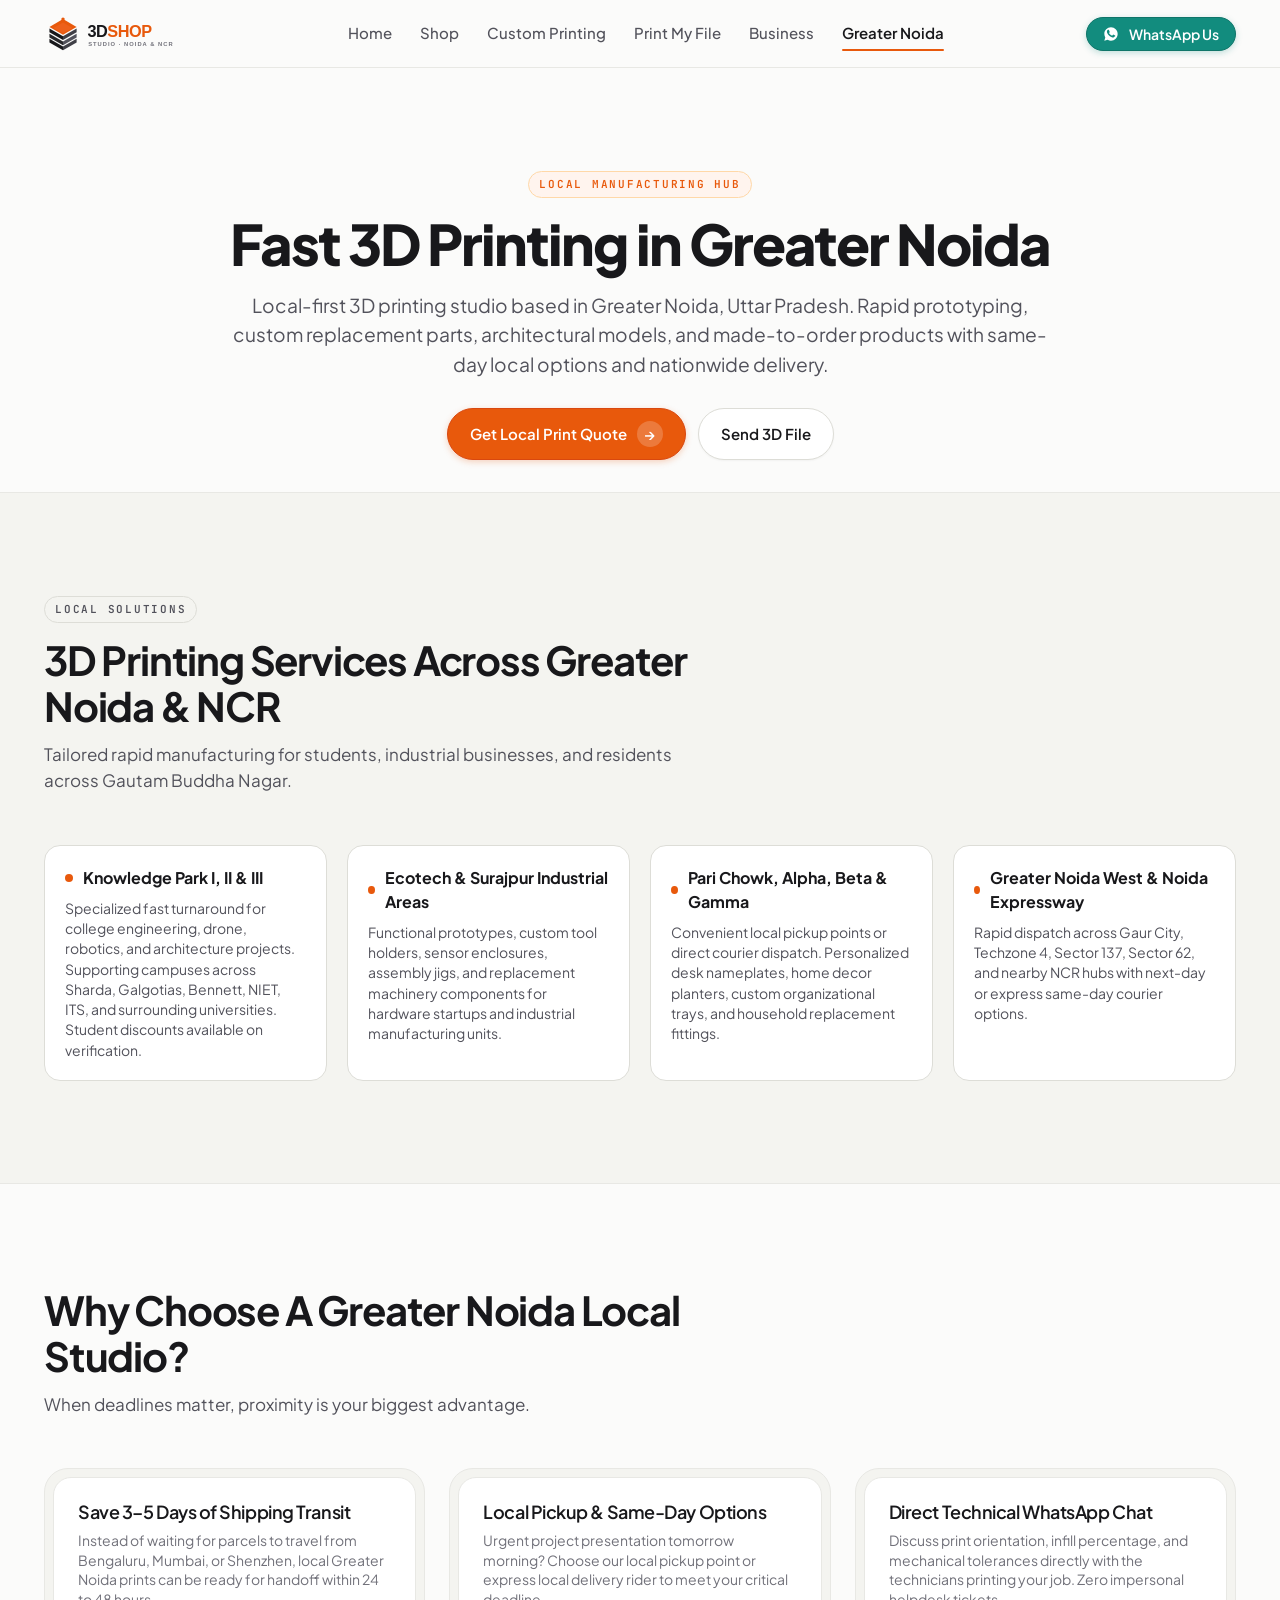
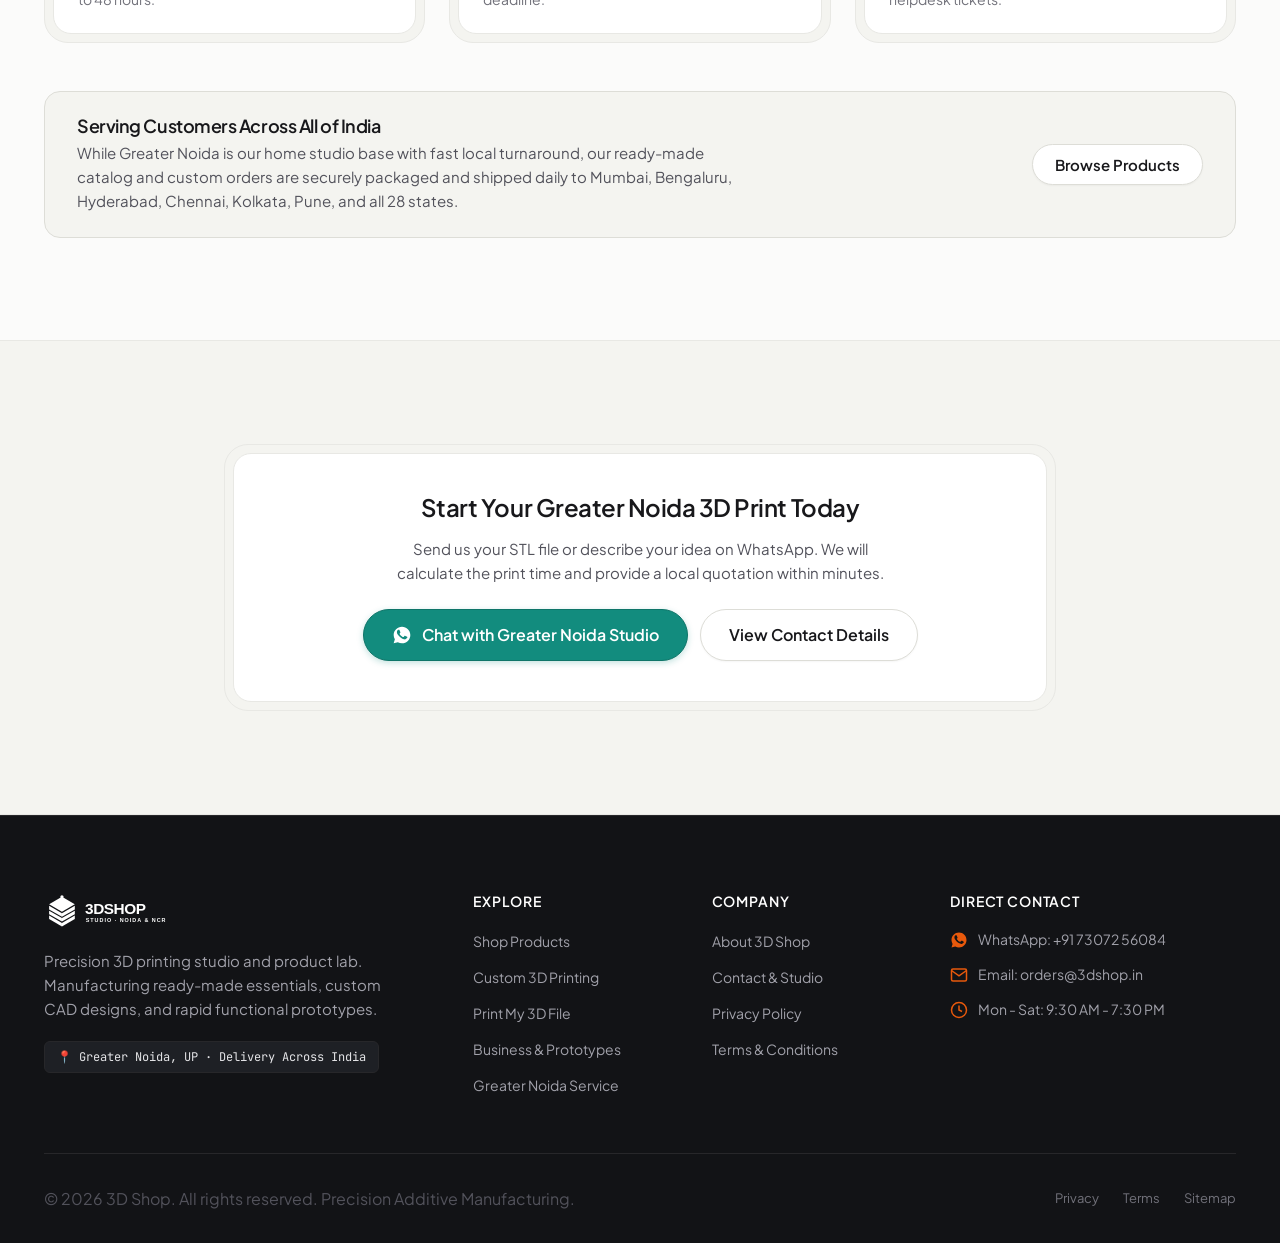
==== commit 0164e620: "feat: add category cards, 2-column mobile grid, product personalization, and update WhatsApp number" ====
--- a/3d-printing-greater-noida.html
+++ b/3d-printing-greater-noida.html
@@ -31,7 +31,7 @@
     "@type": "LocalBusiness",
     "name": "3D Shop - Greater Noida",
     "image": "https://3dshop.in/assets/images/hero-studio-prints.jpg",
-    "telephone": "+919871234567",
+    "telephone": "+917307256084",
     "email": "orders@3dshop.in",
     "address": {
       "@type": "PostalAddress",
@@ -340,7 +340,7 @@
               <svg width="18" height="18" viewBox="0 0 24 24" fill="currentColor" aria-hidden="true" style="flex-shrink: 0;">
                 <path fill-rule="evenodd" clip-rule="evenodd" d="M12 2C6.477 2 2 6.477 2 12c0 1.89.525 3.66 1.438 5.168L2 22l4.98-1.408A9.96 9.96 0 0 0 12 22c5.523 0 10-4.477 10-10S17.523 2 12 2zm5.405 13.924c-.228.644-1.127 1.23-1.603 1.306-.445.07-1.026.098-1.66-.107-.404-.13-1.002-.328-1.748-.65-3.08-1.332-5.09-4.444-5.244-4.65-.154-.205-1.25-1.663-1.25-3.172 0-1.51.785-2.253 1.066-2.56.281-.308.614-.385.82-.385.205 0 .41.002.589.011.189.01.44-.071.688.522.256.615.87 2.128.947 2.282.077.154.128.333.026.538-.103.205-.154.333-.308.513-.154.179-.323.4-.461.538-.154.154-.314.32-.135.628.179.308.796 1.311 1.706 2.121 1.171 1.042 2.16 1.365 2.468 1.519.308.154.487.128.667-.077.179-.205.769-.897.974-1.205.205-.308.41-.256.692-.154.282.103 1.794.846 2.102 1.001.308.154.513.23.589.36.077.127.077.742-.151 1.386z"/>
               </svg>
-              <span>WhatsApp: +91 98712 34567</span>
+              <span>WhatsApp: +91 73072 56084</span>
             </div>
             <div class="footer-contact-item">
               <svg width="18" height="18" viewBox="0 0 24 24" fill="none" stroke="currentColor" stroke-width="2" aria-hidden="true" style="flex-shrink: 0;">
--- a/css/components.css
+++ b/css/components.css
@@ -173,6 +173,147 @@
   height: 100%;
   display: flex;
   flex-direction: column;
+}
+
+/* ==========================================================================
+   CATEGORY CARDS (Homepage Shop By Category)
+   ========================================================================== */
+.categories-grid {
+  display: grid;
+  grid-template-columns: repeat(4, 1fr);
+  gap: 1.5rem;
+}
+
+.category-card {
+  display: flex;
+  flex-direction: column;
+  background: var(--bg-surface);
+  border: 1px solid var(--border-subtle);
+  border-radius: var(--radius-xl);
+  overflow: hidden;
+  text-decoration: none;
+  color: inherit;
+  box-shadow: 0 4px 16px -2px rgba(24, 24, 27, 0.04), 0 1px 3px rgba(24, 24, 27, 0.02);
+  transition: transform var(--transition-base), box-shadow var(--transition-base), border-color var(--transition-base);
+  position: relative;
+}
+
+.category-card:hover {
+  transform: translateY(-6px);
+  border-color: var(--accent-border);
+  box-shadow: 0 16px 32px -8px rgba(24, 24, 27, 0.09), 0 0 0 1px var(--accent-border);
+}
+
+.category-card-media {
+  position: relative;
+  width: 100%;
+  aspect-ratio: 16 / 11;
+  overflow: hidden;
+  background: var(--bg-subtle);
+}
+
+.category-card-img {
+  width: 100%;
+  height: 100%;
+  object-fit: cover;
+  transition: transform 500ms var(--ease-snappy);
+}
+
+.category-card:hover .category-card-img {
+  transform: scale(1.06);
+}
+
+.category-card-badge {
+  position: absolute;
+  top: 0.75rem;
+  right: 0.75rem;
+  background: rgba(18, 19, 22, 0.82);
+  backdrop-filter: blur(8px);
+  -webkit-backdrop-filter: blur(8px);
+  color: #FFFFFF;
+  padding: 0.25rem 0.625rem;
+  border-radius: var(--radius-full);
+  font-family: var(--font-mono);
+  font-size: 0.6875rem;
+  font-weight: 600;
+  letter-spacing: 0.02em;
+  display: inline-flex;
+  align-items: center;
+  gap: 0.35rem;
+  border: 1px solid rgba(255, 255, 255, 0.15);
+  box-shadow: 0 2px 8px rgba(0, 0, 0, 0.15);
+}
+
+.category-card-badge-dot {
+  width: 6px;
+  height: 6px;
+  border-radius: 50%;
+  background: var(--accent);
+}
+
+.category-card-body {
+  padding: 1.25rem;
+  display: flex;
+  flex-direction: column;
+  flex-grow: 1;
+}
+
+.category-card-meta {
+  display: flex;
+  align-items: center;
+  justify-content: space-between;
+  margin-bottom: 0.375rem;
+}
+
+.category-card-eyebrow {
+  font-family: var(--font-mono);
+  font-size: 0.6875rem;
+  font-weight: 600;
+  color: var(--accent);
+  text-transform: uppercase;
+  letter-spacing: 0.08em;
+}
+
+.category-card-title {
+  font-size: 1.125rem;
+  font-weight: 700;
+  line-height: 1.3;
+  color: var(--text-primary);
+  margin-bottom: 0.375rem;
+  transition: color var(--transition-fast);
+}
+
+.category-card:hover .category-card-title {
+  color: var(--accent);
+}
+
+.category-card-desc {
+  font-size: 0.8125rem;
+  color: var(--text-secondary);
+  line-height: 1.5;
+  margin-bottom: 1rem;
+  flex-grow: 1;
+}
+
+.category-card-cta {
+  display: inline-flex;
+  align-items: center;
+  gap: 0.375rem;
+  font-size: 0.8125rem;
+  font-weight: 600;
+  color: var(--accent);
+  margin-top: auto;
+  padding-top: 0.75rem;
+  border-top: 1px solid var(--border-subtle);
+  transition: all var(--transition-fast);
+}
+
+.category-card-arrow {
+  transition: transform var(--transition-fast);
+}
+
+.category-card:hover .category-card-arrow {
+  transform: translateX(4px);
 }
 
 /* ==========================================================================
@@ -558,6 +699,183 @@
   display: flex;
   align-items: center;
   gap: 0.5rem;
+}
+
+/* ==========================================================================
+   PERSONALIZATION OPTIONS & LIVE 3D EMBOSSED PREVIEW
+   ========================================================================== */
+.personalization-box {
+  background: var(--bg-subtle);
+  border: 1px solid var(--accent-border);
+  border-radius: var(--radius-lg);
+  padding: 1.25rem;
+  display: flex;
+  flex-direction: column;
+  gap: 0.875rem;
+  position: relative;
+  box-shadow: 0 2px 8px rgba(232, 89, 12, 0.05);
+}
+
+.personalization-header {
+  display: flex;
+  align-items: center;
+  justify-content: space-between;
+  flex-wrap: wrap;
+  gap: 0.5rem;
+}
+
+.personalization-title-row {
+  display: flex;
+  align-items: center;
+  gap: 0.5rem;
+}
+
+.personalization-sparkle {
+  font-size: 1.125rem;
+}
+
+.personalization-badge {
+  font-family: var(--font-mono);
+  font-size: 0.6875rem;
+  font-weight: 600;
+  color: var(--accent);
+  background: var(--accent-light);
+  border: 1px solid var(--accent-border);
+  padding: 0.2rem 0.55rem;
+  border-radius: var(--radius-full);
+  display: inline-flex;
+  align-items: center;
+  gap: 0.35rem;
+}
+
+.personalization-field-wrap {
+  display: flex;
+  flex-direction: column;
+  gap: 0.35rem;
+}
+
+.personalization-sublabel-row {
+  display: flex;
+  justify-content: space-between;
+  align-items: center;
+}
+
+.personalization-sublabel {
+  font-size: 0.8125rem;
+  font-weight: 600;
+  color: var(--text-primary);
+}
+
+.personalization-char-count {
+  font-family: var(--font-mono);
+  font-size: 0.6875rem;
+  color: var(--text-muted);
+}
+
+.personalization-text-input {
+  width: 100%;
+  padding: 0.625rem 0.875rem;
+  font-size: 0.9375rem;
+  border: 1px solid var(--border-default);
+  border-radius: var(--radius-md);
+  background: var(--bg-surface);
+  color: var(--text-primary);
+  font-family: var(--font-sans);
+  transition: border-color var(--transition-fast), box-shadow var(--transition-fast);
+}
+
+.personalization-text-input:focus {
+  outline: none;
+  border-color: var(--accent);
+  box-shadow: 0 0 0 3px rgba(232, 89, 12, 0.15);
+}
+
+/* Embossed 3D Plate Live Preview */
+.embossed-preview-panel {
+  background: #121316;
+  border: 1px solid #27272A;
+  border-radius: var(--radius-md);
+  padding: 0.875rem 1rem;
+  display: flex;
+  flex-direction: column;
+  gap: 0.5rem;
+  box-shadow: inset 0 2px 4px rgba(0, 0, 0, 0.4), 0 2px 6px rgba(0, 0, 0, 0.08);
+}
+
+.embossed-preview-header {
+  display: flex;
+  justify-content: space-between;
+  align-items: center;
+  font-size: 0.6875rem;
+  font-family: var(--font-mono);
+  color: #A1A1AA;
+}
+
+.embossed-preview-tag {
+  letter-spacing: 0.08em;
+  color: var(--accent);
+  font-weight: 600;
+}
+
+.embossed-plate {
+  background: #1E2025;
+  border-radius: var(--radius-sm);
+  padding: 0.875rem 0.75rem;
+  text-align: center;
+  border: 1px solid #2E323B;
+  box-shadow: 0 4px 12px rgba(0, 0, 0, 0.25);
+  position: relative;
+  overflow: hidden;
+  transition: all var(--transition-fast);
+}
+
+.embossed-plate::before {
+  content: "";
+  position: absolute;
+  top: 0;
+  left: 0;
+  right: 0;
+  height: 1px;
+  background: linear-gradient(90deg, transparent, rgba(255, 255, 255, 0.25), transparent);
+}
+
+.embossed-text-line1 {
+  font-family: var(--font-sans);
+  font-weight: 800;
+  font-size: 1.0625rem;
+  letter-spacing: 0.08em;
+  text-transform: uppercase;
+  color: #FFFFFF;
+  text-shadow: 0 1px 3px rgba(0, 0, 0, 0.9), 0 -1px 1px rgba(255, 255, 255, 0.2);
+  line-height: 1.25;
+  word-break: break-word;
+}
+
+.embossed-text-line2 {
+  font-family: var(--font-mono);
+  font-size: 0.75rem;
+  letter-spacing: 0.08em;
+  text-transform: uppercase;
+  color: #FB923C;
+  margin-top: 0.25rem;
+  text-shadow: 0 1px 2px rgba(0, 0, 0, 0.8);
+  line-height: 1.3;
+  word-break: break-word;
+}
+
+.personalization-guarantee-note {
+  font-size: 0.75rem;
+  color: var(--text-secondary);
+  display: flex;
+  align-items: flex-start;
+  gap: 0.4rem;
+  line-height: 1.45;
+  margin-top: 0.25rem;
+}
+
+.product-badge-personalize {
+  background: linear-gradient(135deg, #E8590C 0%, #D9480F 100%) !important;
+  color: #FFFFFF !important;
 }
 
 /* ==========================================================================
--- a/css/responsive.css
+++ b/css/responsive.css
@@ -68,6 +68,11 @@
 
   .paths-grid {
     grid-template-columns: 1fr;
+    gap: 1.25rem;
+  }
+
+  .categories-grid {
+    grid-template-columns: repeat(2, 1fr);
     gap: 1.25rem;
   }
 
@@ -181,10 +186,102 @@
     grid-template-columns: 1fr;
   }
 
-  /* Product Catalog Grid on Mobile */
+  /* Category Cards Grid on Mobile (2 cards in a row) */
+  .categories-grid {
+    grid-template-columns: repeat(2, 1fr);
+    gap: 0.875rem;
+  }
+
+  .category-card {
+    border-radius: var(--radius-lg);
+  }
+
+  .category-card-body {
+    padding: 0.875rem 0.75rem 1rem;
+  }
+
+  .category-card-title {
+    font-size: 0.9375rem;
+    margin-bottom: 0.25rem;
+  }
+
+  .category-card-desc {
+    font-size: 0.75rem;
+    line-height: 1.4;
+    margin-bottom: 0.75rem;
+    display: -webkit-box;
+    -webkit-line-clamp: 2;
+    -webkit-box-orient: vertical;
+    overflow: hidden;
+  }
+
+  .category-card-cta {
+    font-size: 0.75rem;
+    padding-top: 0.5rem;
+  }
+
+  /* Product Catalog Grid on Mobile (2 cards in a row) */
   .products-grid {
-    grid-template-columns: repeat(auto-fill, minmax(240px, 1fr));
-    gap: 1rem;
+    grid-template-columns: repeat(2, 1fr);
+    gap: 0.875rem;
+  }
+
+  .product-card {
+    border-radius: var(--radius-lg);
+  }
+
+  .product-card-body {
+    padding: 0.875rem 0.75rem 1rem;
+    gap: 0.5rem;
+  }
+
+  .product-card-title {
+    font-size: 0.9375rem;
+    line-height: 1.25;
+    display: -webkit-box;
+    -webkit-line-clamp: 2;
+    -webkit-box-orient: vertical;
+    overflow: hidden;
+  }
+
+  .product-card-tagline {
+    font-size: 0.75rem;
+    line-height: 1.4;
+    display: -webkit-box;
+    -webkit-line-clamp: 2;
+    -webkit-box-orient: vertical;
+    overflow: hidden;
+  }
+
+  .product-card-footer {
+    padding-top: 0.625rem;
+    flex-direction: column;
+    align-items: flex-start;
+    gap: 0.5rem;
+  }
+
+  .product-price-group {
+    flex-direction: row;
+    align-items: baseline;
+    gap: 0.35rem;
+  }
+
+  .product-current-price {
+    font-size: 1.0625rem;
+  }
+
+  .product-card-actions {
+    width: 100%;
+    display: flex;
+    gap: 0.375rem;
+  }
+
+  .product-card-actions .btn {
+    flex: 1;
+    padding: 0.4rem 0.35rem;
+    font-size: 0.75rem;
+    min-height: 36px !important;
+    justify-content: center;
   }
 
   /* Footer on Mobile */
@@ -266,8 +363,131 @@
     white-space: normal;
   }
 
+  /* Two product cards in a row on small mobile screens */
   .products-grid {
-    grid-template-columns: 1fr;
+    grid-template-columns: repeat(2, 1fr) !important;
+    gap: 0.625rem;
+  }
+
+  .product-card {
+    border-radius: var(--radius-md);
+  }
+
+  .product-badge-tag {
+    top: 0.35rem;
+    left: 0.35rem;
+    font-size: 0.5625rem;
+    padding: 0.125rem 0.375rem;
+  }
+
+  .product-card-body {
+    padding: 0.625rem 0.5rem 0.75rem;
+    gap: 0.35rem;
+  }
+
+  .product-meta-row {
+    font-size: 0.5625rem;
+  }
+
+  .product-card-title {
+    font-size: 0.8125rem;
+    line-height: 1.25;
+  }
+
+  .product-card-tagline {
+    font-size: 0.6875rem;
+    line-height: 1.35;
+    margin-bottom: 0.125rem;
+  }
+
+  .product-color-swatches {
+    gap: 0.25rem;
+    margin-top: 0.125rem;
+  }
+
+  .swatch-dot {
+    width: 10px;
+    height: 10px;
+  }
+
+  .product-card-footer {
+    padding-top: 0.45rem;
+    gap: 0.375rem;
+  }
+
+  .product-current-price {
+    font-size: 0.9375rem;
+  }
+
+  .product-original-price {
+    font-size: 0.625rem;
+  }
+
+  .product-card-actions {
+    gap: 0.25rem;
+  }
+
+  .product-card-actions .btn {
+    padding: 0.35rem 0.25rem;
+    font-size: 0.6875rem;
+    min-height: 32px !important;
+  }
+
+  .product-card-actions .btn svg {
+    width: 11px;
+    height: 11px;
+  }
+
+  /* Two category cards in a row on small mobile screens */
+  .categories-grid {
+    grid-template-columns: repeat(2, 1fr) !important;
+    gap: 0.625rem;
+  }
+
+  .category-card {
+    border-radius: var(--radius-md);
+  }
+
+  .category-card-badge {
+    top: 0.375rem;
+    right: 0.375rem;
+    padding: 0.15rem 0.4rem;
+    font-size: 0.5625rem;
+  }
+
+  .category-card-badge-dot {
+    width: 4px;
+    height: 4px;
+  }
+
+  .category-card-body {
+    padding: 0.625rem 0.5rem 0.75rem;
+  }
+
+  .category-card-eyebrow {
+    font-size: 0.5625rem;
+    letter-spacing: 0.05em;
+  }
+
+  .category-card-title {
+    font-size: 0.875rem;
+    margin-bottom: 0.2rem;
+    line-height: 1.25;
+  }
+
+  .category-card-desc {
+    font-size: 0.6875rem;
+    line-height: 1.35;
+    margin-bottom: 0.5rem;
+    display: -webkit-box;
+    -webkit-line-clamp: 2;
+    -webkit-box-orient: vertical;
+    overflow: hidden;
+  }
+
+  .category-card-cta {
+    font-size: 0.6875rem;
+    padding-top: 0.375rem;
   }
 
   .shop-controls-row {
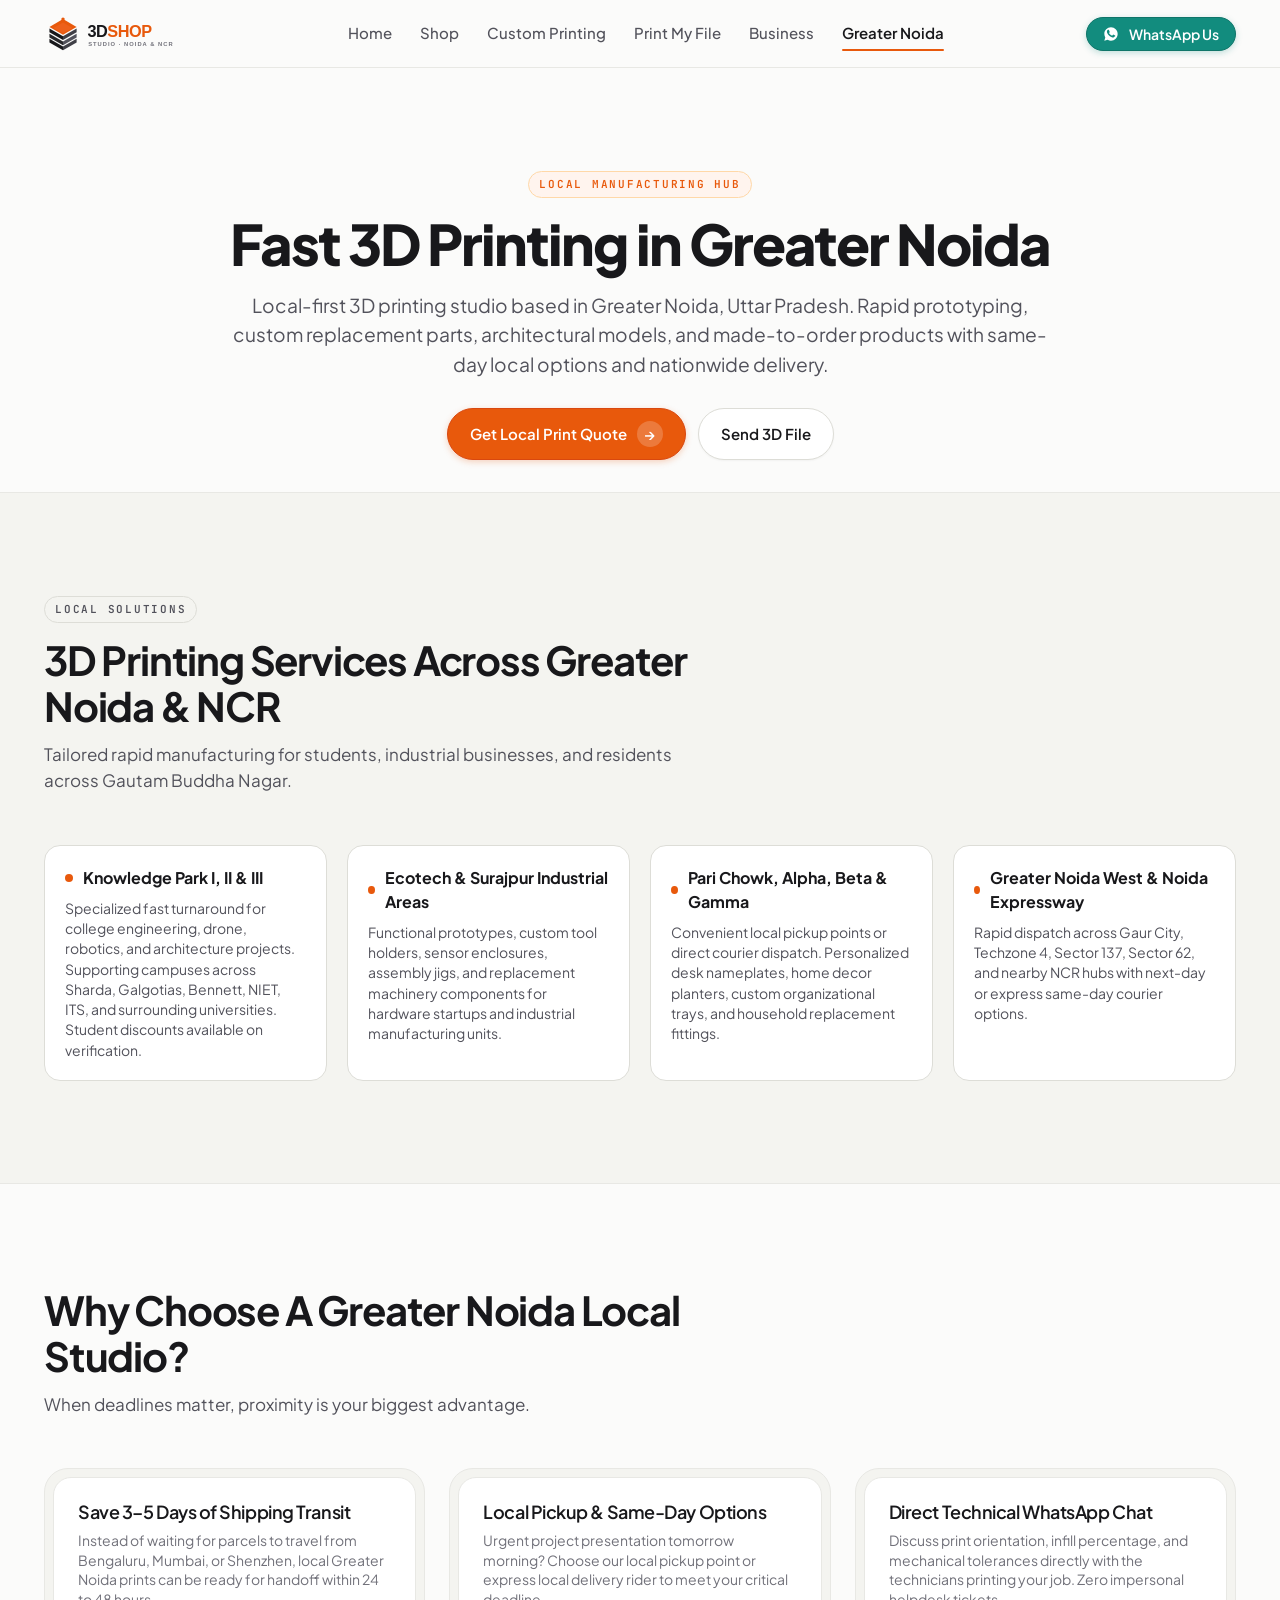
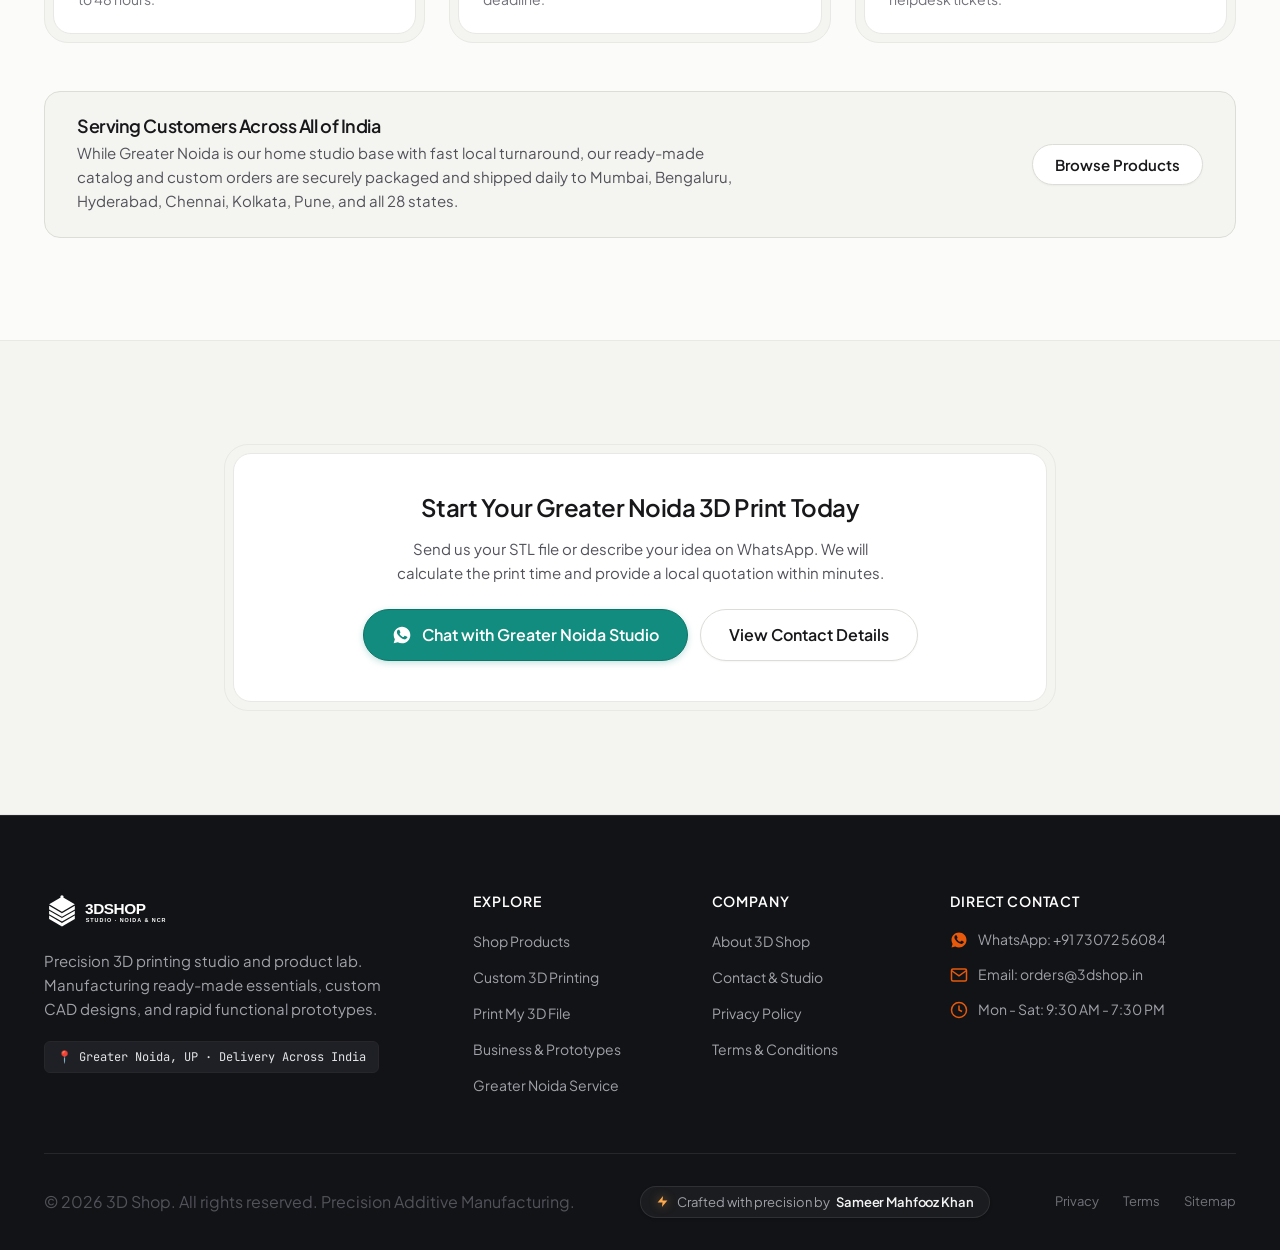
==== commit a410f261: "feat: add precision footer creator badge across all pages and mobile horizontal train scroll for tru" ====
--- a/3d-printing-greater-noida.html
+++ b/3d-printing-greater-noida.html
@@ -362,6 +362,16 @@
 
       <div class="footer-bottom">
         <p>© <span class="current-year">2026</span> 3D Shop. All rights reserved. Precision Additive Manufacturing.</p>
+        <div class="footer-creator-credit">
+          <span class="creator-badge">
+            <svg class="creator-icon" width="13" height="13" viewBox="0 0 24 24" fill="currentColor" aria-hidden="true">
+              <path d="M13 2L3 14h9l-1 8 10-12h-9l1-8z"/>
+            </svg>
+            <span class="creator-text">
+              Crafted with precision by <span class="creator-name">Sameer Mahfooz Khan</span>
+            </span>
+          </span>
+        </div>
         <div class="footer-legal-links">
           <a href="privacy-policy.html">Privacy</a>
           <a href="terms.html">Terms</a>
--- a/css/style.css
+++ b/css/style.css
@@ -734,12 +734,22 @@
   border-bottom: 1px solid var(--border-subtle);
   background: var(--bg-surface);
   padding: 1.25rem 0;
-}
-
-.trust-strip-grid {
+  position: relative;
+}
+
+.trust-strip-track {
+  width: 100%;
+}
+
+.trust-strip-group {
   display: grid;
   grid-template-columns: repeat(4, 1fr);
   gap: 1.5rem;
+  width: 100%;
+}
+
+.trust-strip-group-clone {
+  display: none !important;
 }
 
 .trust-item {
@@ -881,12 +891,16 @@
   align-items: center;
   justify-content: space-between;
   flex-wrap: wrap;
-  gap: 1rem;
+  gap: 1.25rem;
   padding-top: 2rem;
   font-size: 0.8125rem;
   color: #71717A;
 }
 
+.footer-bottom p {
+  margin: 0;
+}
+
 .footer-legal-links {
   display: flex;
   align-items: center;
@@ -894,6 +908,74 @@
 }
 
 .footer-legal-links a:hover {
+  color: #FFFFFF;
+}
+
+/* ==========================================================================
+   FOOTER CREATOR CREDIT BADGE (Clean Signature Pill)
+   ========================================================================== */
+.footer-creator-credit {
+  display: inline-flex;
+  align-items: center;
+  justify-content: center;
+}
+
+.creator-badge {
+  display: inline-flex;
+  align-items: center;
+  gap: 0.5rem;
+  padding: 0.38rem 0.95rem;
+  background: rgba(255, 255, 255, 0.04);
+  border: 1px solid rgba(255, 255, 255, 0.09);
+  border-radius: var(--radius-full);
+  font-family: var(--font-sans);
+  font-size: 0.8125rem;
+  line-height: 1.4;
+  color: #A1A1AA;
+  box-shadow: 0 1px 3px rgba(0, 0, 0, 0.2);
+  transition: all 0.25s cubic-bezier(0.16, 1, 0.3, 1);
+  user-select: none;
+  cursor: default;
+}
+
+.creator-badge:hover {
+  background: rgba(255, 255, 255, 0.07);
+  border-color: rgba(232, 89, 12, 0.35);
+  color: #E4E4E7;
+  transform: translateY(-1px);
+  box-shadow: 0 4px 14px rgba(0, 0, 0, 0.3), 0 0 0 1px rgba(232, 89, 12, 0.2);
+}
+
+.creator-icon {
+  color: #FFA94D;
+  flex-shrink: 0;
+  filter: drop-shadow(0 0 5px rgba(255, 169, 77, 0.6));
+  transition: transform 0.25s ease, filter 0.25s ease;
+  display: inline-flex;
+  align-items: center;
+  justify-content: center;
+}
+
+.creator-badge:hover .creator-icon {
+  transform: scale(1.15) rotate(6deg);
+  filter: drop-shadow(0 0 8px rgba(255, 169, 77, 0.9));
+}
+
+.creator-text {
+  display: inline-flex;
+  align-items: center;
+  gap: 0.35rem;
+  white-space: nowrap;
+}
+
+.creator-name {
+  color: #F4F4F5;
+  font-weight: 600;
+  letter-spacing: -0.01em;
+  transition: color 0.2s ease;
+}
+
+.creator-badge:hover .creator-name {
   color: #FFFFFF;
 }
 
--- a/css/responsive.css
+++ b/css/responsive.css
@@ -97,7 +97,7 @@
     width: 100%;
   }
 
-  .trust-strip-grid {
+  .trust-strip-group {
     grid-template-columns: repeat(2, 1fr);
     gap: 1.25rem;
   }
@@ -174,6 +174,98 @@
   .hero-studio-badge {
     width: 100%;
     margin-left: 0;
+  }
+
+  /* Trust Strip Horizontal Train Marquee (Saves ~220px vertical height) */
+  .trust-strip {
+    overflow: hidden;
+    padding: 0.625rem 0;
+    mask-image: linear-gradient(90deg, transparent 0%, black 16px, black calc(100% - 16px), transparent 100%);
+    -webkit-mask-image: linear-gradient(90deg, transparent 0%, black 16px, black calc(100% - 16px), transparent 100%);
+  }
+
+  .trust-strip-container {
+    padding-left: 0 !important;
+    padding-right: 0 !important;
+    max-width: 100% !important;
+    overflow: hidden;
+  }
+
+  .trust-strip-track {
+    display: flex !important;
+    width: max-content;
+    animation: trust-train-marquee 22s linear infinite;
+    will-change: transform;
+  }
+
+  .trust-strip:hover .trust-strip-track,
+  .trust-strip:active .trust-strip-track {
+    animation-play-state: paused;
+  }
+
+  .trust-strip-group {
+    display: flex !important;
+    flex-wrap: nowrap !important;
+    gap: 0.75rem !important;
+    align-items: center;
+    padding-right: 0.75rem;
+    flex-shrink: 0;
+    width: max-content !important;
+  }
+
+  .trust-strip-group-clone {
+    display: flex !important;
+  }
+
+  .trust-item {
+    flex-shrink: 0;
+    display: inline-flex;
+    align-items: center;
+    gap: 0.65rem;
+    padding: 0.45rem 0.85rem 0.45rem 0.65rem;
+    background: var(--bg-surface);
+    border: 1px solid var(--border-default);
+    border-radius: var(--radius-lg);
+    box-shadow: 0 1px 3px rgba(0, 0, 0, 0.04);
+  }
+
+  .trust-icon-box {
+    width: 32px;
+    height: 32px;
+    min-width: 32px;
+    border-radius: var(--radius-sm);
+  }
+
+  .trust-text-group h4 {
+    font-size: 0.8125rem;
+    white-space: nowrap;
+    margin: 0;
+    line-height: 1.2;
+  }
+
+  .trust-text-group p {
+    font-size: 0.7rem;
+    white-space: nowrap;
+    margin: 0;
+    line-height: 1.2;
+  }
+
+  @keyframes trust-train-marquee {
+    0% {
+      transform: translate3d(0, 0, 0);
+    }
+    100% {
+      transform: translate3d(-100%, 0, 0);
+    }
+  }
+
+  @media (prefers-reduced-motion: reduce) {
+    .trust-strip-track {
+      animation: none;
+      overflow-x: auto;
+      -webkit-overflow-scrolling: touch;
+      padding-left: 1rem;
+    }
   }
 
   /* Form Grid Collapse */
@@ -296,6 +388,12 @@
     gap: 1rem;
   }
 
+  .creator-badge {
+    font-size: 0.75rem;
+    padding: 0.3rem 0.75rem;
+    gap: 0.45rem;
+  }
+
   /* Mobile Sticky Bottom Bar */
   .mobile-bottom-bar {
     display: block;
@@ -334,11 +432,6 @@
   /* Touch Target Safeguards */
   .btn, .nav-link, .mobile-nav-link, .category-tab-btn, .color-chip, .qty-btn {
     min-height: 44px;
-  }
-
-  .trust-strip-grid {
-    grid-template-columns: 1fr;
-    gap: 1rem;
   }
 }
 
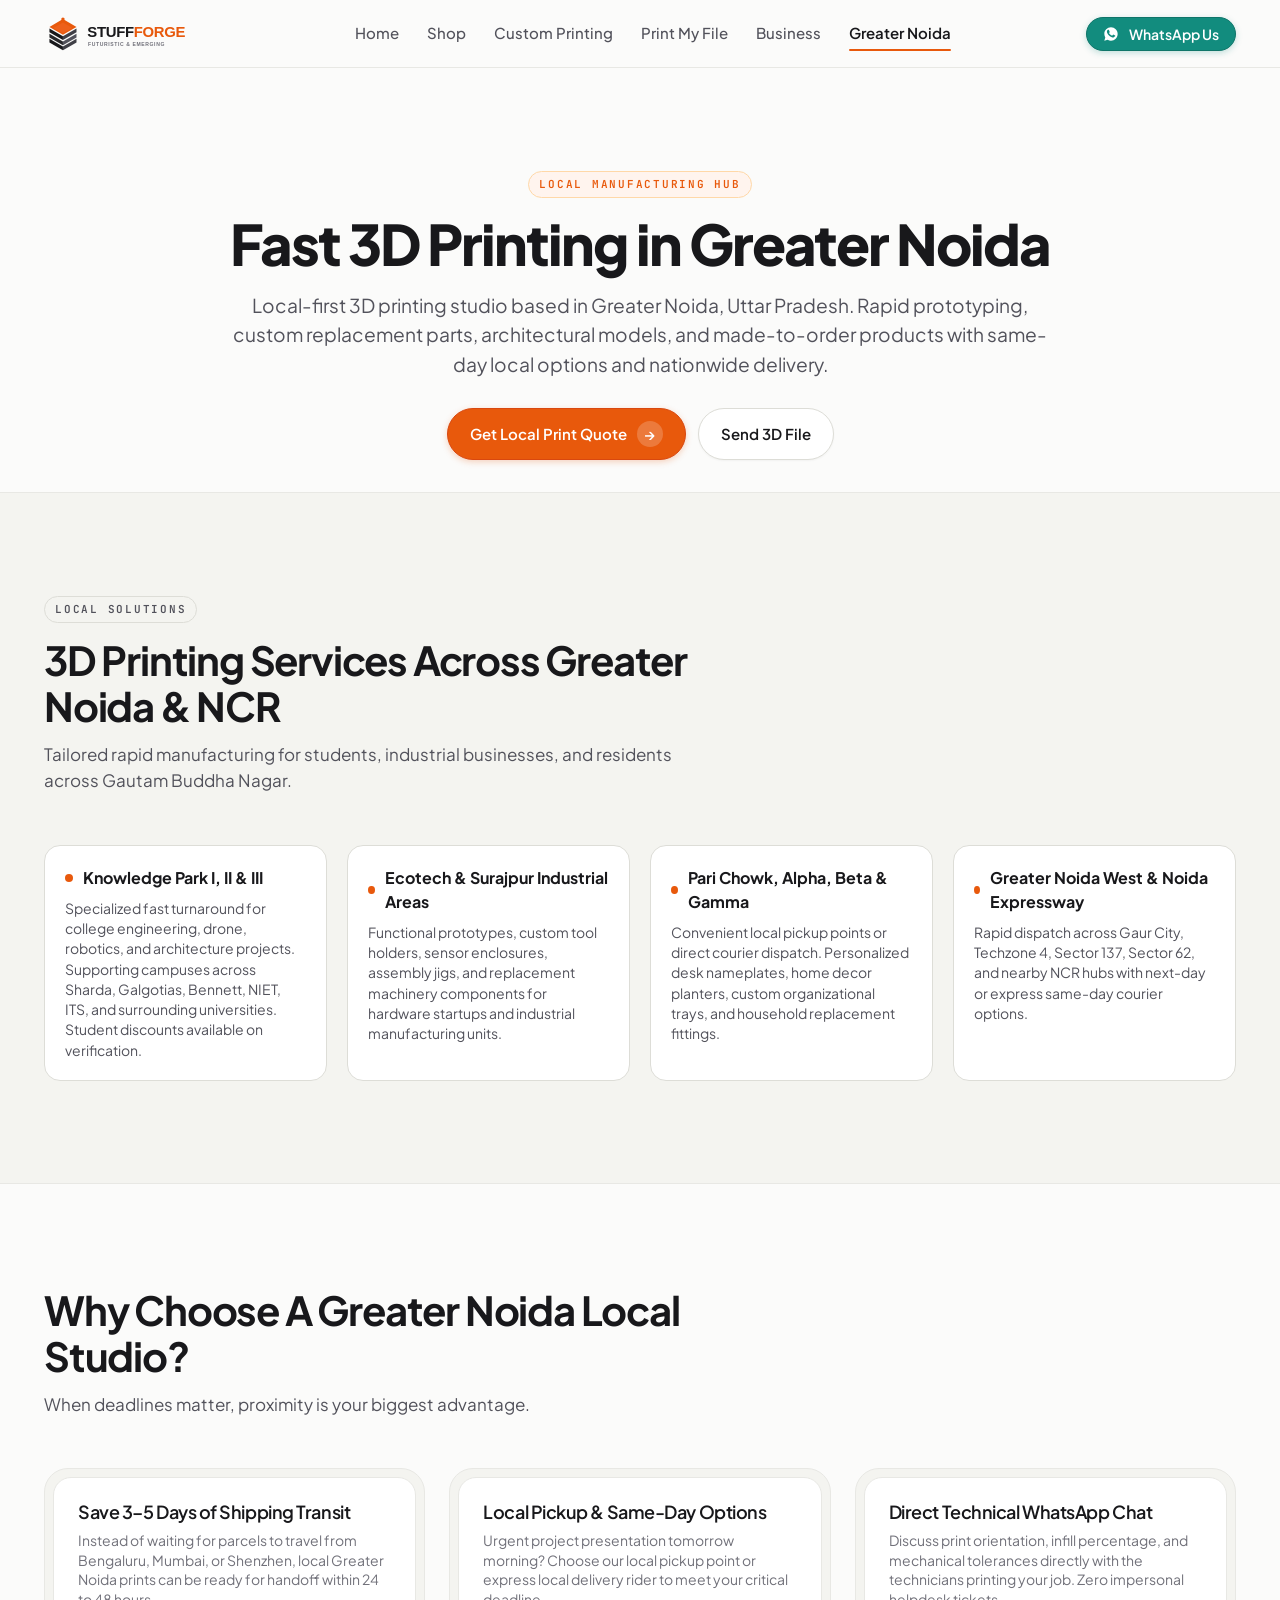
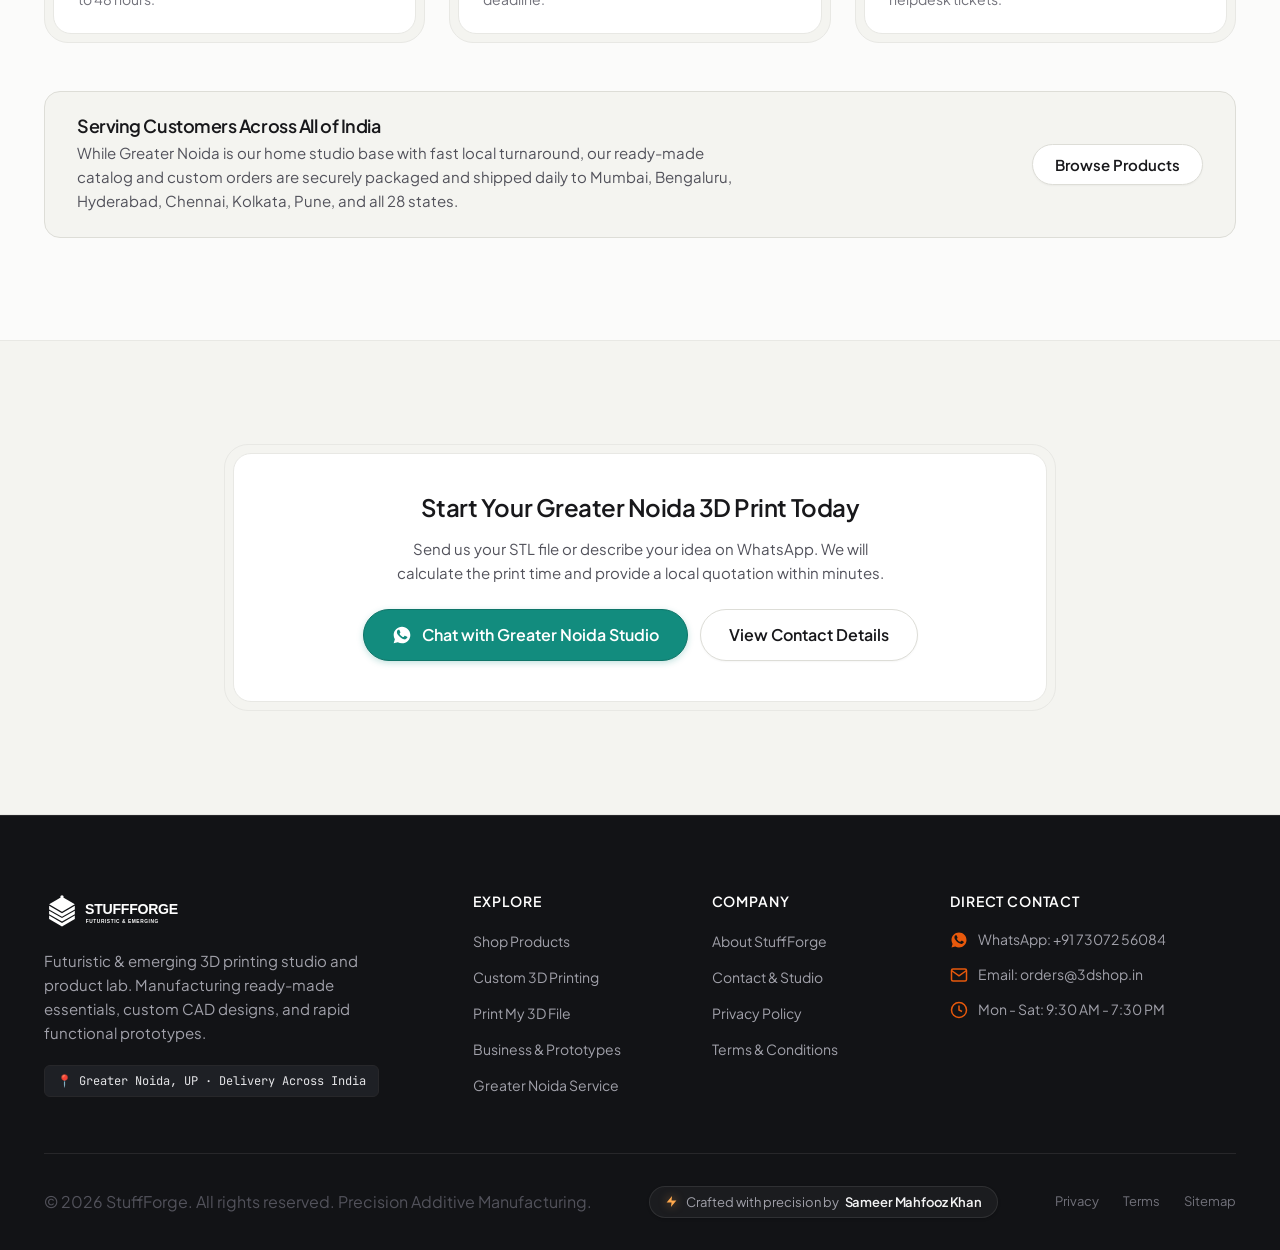
==== commit 24feb9c8: "Rebrand website to StuffForge with tagline Futuristic & Emerging" ====
--- a/3d-printing-greater-noida.html
+++ b/3d-printing-greater-noida.html
@@ -3,14 +3,14 @@
 <head>
   <meta charset="UTF-8">
   <meta name="viewport" content="width=device-width, initial-scale=1.0">
-  <title>3D Printing Service in Greater Noida | 3D Shop</title>
+  <title>3D Printing Service in Greater Noida | StuffForge</title>
   <meta name="description" content="Fast 3D printing service in Greater Noida &amp; NCR. Rapid prototyping, custom CAD design, student project prints, and ready-made products with local pickup and Pan-India delivery.">
   <link rel="canonical" href="https://3dshop.in/3d-printing-greater-noida.html">
 
   <!-- Open Graph -->
   <meta property="og:type" content="website">
   <meta property="og:url" content="https://3dshop.in/3d-printing-greater-noida.html">
-  <meta property="og:title" content="3D Printing Service in Greater Noida | 3D Shop">
+  <meta property="og:title" content="3D Printing Service in Greater Noida | StuffForge">
   <meta property="og:description" content="Local 3D printing studio in Greater Noida. Same-day &amp; next-day local turnaround for student projects, industrial prototypes, and custom prints.">
   <meta property="og:image" content="https://3dshop.in/assets/images/hero-studio-prints.jpg">
 
@@ -29,7 +29,7 @@
   {
     "@context": "https://schema.org",
     "@type": "LocalBusiness",
-    "name": "3D Shop - Greater Noida",
+    "name": "StuffForge - Greater Noida",
     "image": "https://3dshop.in/assets/images/hero-studio-prints.jpg",
     "telephone": "+917307256084",
     "email": "orders@3dshop.in",
@@ -73,8 +73,8 @@
   <!-- Header -->
   <header class="site-header" role="banner">
     <div class="container header-container">
-      <a href="index.html" class="logo-link" aria-label="3D Shop Homepage">
-        <img src="assets/logo/logo.svg" alt="3D Shop Logo" class="logo-img" width="160" height="38">
+      <a href="index.html" class="logo-link" aria-label="StuffForge Homepage">
+        <img src="assets/logo/logo.svg" alt="StuffForge Logo" class="logo-img" width="160" height="38">
       </a>
 
       <nav class="desktop-nav" aria-label="Main Navigation">
@@ -107,9 +107,9 @@
   <div class="mobile-drawer-overlay"></div>
   <aside class="mobile-drawer" aria-label="Mobile Navigation Drawer">
     <div class="mobile-drawer-header">
-      <img src="assets/logo/logo.svg" alt="3D Shop Logo" height="32">
-      <button type="button" class="mobile-drawer-close" aria-label="Close navigation menu">
-        <svg width="20" height="20" viewBox="0 0 24 24" fill="none" stroke="currentColor" stroke-width="2">
+      <img src="assets/logo/logo.svg" alt="StuffForge Logo" class="mobile-drawer-logo" width="130" height="30">
+      <button type="button" class="mobile-drawer-close" aria-label="Close navigation menu" title="Close menu">
+        <svg width="20" height="20" viewBox="0 0 24 24" fill="none" stroke="currentColor" stroke-width="2.5" stroke-linecap="round" stroke-linejoin="round">
           <line x1="18" y1="6" x2="6" y2="18"></line>
           <line x1="6" y1="6" x2="18" y2="18"></line>
         </svg>
@@ -130,6 +130,13 @@
         <svg width="18" height="18" viewBox="0 0 24 24" fill="currentColor" aria-hidden="true" style="flex-shrink: 0;"><path fill-rule="evenodd" clip-rule="evenodd" d="M12 2C6.477 2 2 6.477 2 12c0 1.89.525 3.66 1.438 5.168L2 22l4.98-1.408A9.96 9.96 0 0 0 12 22c5.523 0 10-4.477 10-10S17.523 2 12 2zm5.405 13.924c-.228.644-1.127 1.23-1.603 1.306-.445.07-1.026.098-1.66-.107-.404-.13-1.002-.328-1.748-.65-3.08-1.332-5.09-4.444-5.244-4.65-.154-.205-1.25-1.663-1.25-3.172 0-1.51.785-2.253 1.066-2.56.281-.308.614-.385.82-.385.205 0 .41.002.589.011.189.01.44-.071.688.522.256.615.87 2.128.947 2.282.077.154.128.333.026.538-.103.205-.154.333-.308.513-.154.179-.323.4-.461.538-.154.154-.314.32-.135.628.179.308.796 1.311 1.706 2.121 1.171 1.042 2.16 1.365 2.468 1.519.308.154.487.128.667-.077.179-.205.769-.897.974-1.205.205-.308.41-.256.692-.154.282.103 1.794.846 2.102 1.001.308.154.513.23.589.36.077.127.077.742-.151 1.386z"/></svg>
         <span>Chat on WhatsApp</span>
       </button>
+      <button type="button" class="btn btn-secondary mobile-drawer-close-btn" data-drawer-close aria-label="Close navigation menu" style="width: 100%; display: flex; align-items: center; justify-content: center; gap: 0.5rem; margin-top: 0.75rem;">
+        <svg width="16" height="16" viewBox="0 0 24 24" fill="none" stroke="currentColor" stroke-width="2.5" stroke-linecap="round" stroke-linejoin="round">
+          <line x1="18" y1="6" x2="6" y2="18"></line>
+          <line x1="6" y1="6" x2="18" y2="18"></line>
+        </svg>
+        <span>Close Menu</span>
+      </button>
     </div>
   </aside>
 
@@ -302,10 +309,10 @@
       <div class="footer-top">
         <div class="footer-brand">
           <a href="index.html">
-            <img src="assets/logo/logo.svg" alt="3D Shop Logo" class="footer-logo" width="150" height="36">
+            <img src="assets/logo/logo.svg" alt="StuffForge Logo" class="footer-logo" width="150" height="36">
           </a>
           <p class="footer-tagline">
-            Precision 3D printing studio and product lab. Manufacturing ready-made essentials, custom CAD designs, and rapid functional prototypes.
+            Futuristic &amp; emerging 3D printing studio and product lab. Manufacturing ready-made essentials, custom CAD designs, and rapid functional prototypes.
           </p>
           <div class="footer-service-pill">
             <span>📍 Greater Noida, UP · Delivery Across India</span>
@@ -326,7 +333,7 @@
         <div>
           <h4 class="footer-col-title">Company</h4>
           <ul class="footer-links">
-            <li><a href="about.html" class="footer-link">About 3D Shop</a></li>
+            <li><a href="about.html" class="footer-link">About StuffForge</a></li>
             <li><a href="contact.html" class="footer-link">Contact &amp; Studio</a></li>
             <li><a href="privacy-policy.html" class="footer-link">Privacy Policy</a></li>
             <li><a href="terms.html" class="footer-link">Terms &amp; Conditions</a></li>
@@ -361,7 +368,7 @@
       </div>
 
       <div class="footer-bottom">
-        <p>© <span class="current-year">2026</span> 3D Shop. All rights reserved. Precision Additive Manufacturing.</p>
+        <p>© <span class="current-year">2026</span> StuffForge. All rights reserved. Precision Additive Manufacturing.</p>
         <div class="footer-creator-credit">
           <span class="creator-badge">
             <svg class="creator-icon" width="13" height="13" viewBox="0 0 24 24" fill="currentColor" aria-hidden="true">
--- a/css/style.css
+++ b/css/style.css
@@ -1,6 +1,6 @@
 /* ==========================================================================
-   3D SHOP - CORE DESIGN SYSTEM & TOKENS
-   Aesthetic: Precision Manufacturing Studio + Premium Clean E-Commerce
+   STUFFFORGE - CORE DESIGN SYSTEM & TOKENS
+   Futuristic & Emerging 3D Printing Studio + Premium Clean E-Commerce
    No generic AI templates. Engineered, confident, human-designed.
    ========================================================================== */
 
@@ -453,20 +453,51 @@
   display: flex;
   align-items: center;
   justify-content: space-between;
+  gap: 1rem;
   padding-bottom: 1.25rem;
   border-bottom: 1px solid var(--border-subtle);
   margin-bottom: 1.5rem;
 }
 
+.mobile-drawer-header img,
+.mobile-drawer-logo {
+  height: 32px;
+  width: auto;
+  max-width: 140px;
+  object-fit: contain;
+}
+
 .mobile-drawer-close {
-  width: 36px;
-  height: 36px;
+  width: 40px;
+  height: 40px;
   display: flex;
   align-items: center;
   justify-content: center;
   border-radius: var(--radius-md);
-  border: 1px solid var(--border-subtle);
-  color: var(--text-secondary);
+  border: 1px solid var(--border-default);
+  background: var(--bg-surface);
+  color: var(--text-primary);
+  cursor: pointer;
+  flex-shrink: 0;
+  transition: all var(--transition-fast);
+}
+
+.mobile-drawer-close:hover,
+.mobile-drawer-close:active {
+  background: var(--bg-subtle);
+  color: var(--accent);
+  border-color: var(--accent);
+}
+
+.mobile-drawer-close-btn {
+  font-weight: 600;
+  border: 1px solid var(--border-default);
+  transition: all var(--transition-fast);
+}
+
+.mobile-drawer-close-btn:hover {
+  background: var(--bg-subtle);
+  color: var(--text-primary);
 }
 
 .mobile-drawer-links {
--- a/css/components.css
+++ b/css/components.css
@@ -1,5 +1,5 @@
 /* ==========================================================================
-   3D SHOP - COMPONENTS & INTERACTIVE PATTERNS
+   STUFFFORGE - COMPONENTS & INTERACTIVE PATTERNS
    Engineered components: Double-Bezel Architecture, Button-in-Button CTAs,
    Conversational Forms, Product Cards, and Accordions.
    ========================================================================== */
@@ -606,6 +606,82 @@
   color: #FFFFFF;
   backdrop-filter: blur(4px);
   -webkit-backdrop-filter: blur(4px);
+  z-index: 2;
+}
+
+/* Rating Badge on Card (Dark Pill with Star & Count) */
+.product-rating-badge {
+  position: absolute;
+  top: 0.75rem;
+  right: 0.75rem;
+  background: rgba(24, 24, 27, 0.88);
+  border: 1px solid rgba(255, 255, 255, 0.12);
+  backdrop-filter: blur(8px);
+  -webkit-backdrop-filter: blur(8px);
+  border-radius: var(--radius-full);
+  padding: 0.25rem 0.55rem;
+  display: inline-flex;
+  align-items: center;
+  gap: 0.3rem;
+  font-family: var(--font-mono);
+  font-size: 0.75rem;
+  line-height: 1;
+  color: #FFFFFF;
+  box-shadow: 0 4px 12px rgba(0, 0, 0, 0.22);
+  z-index: 2;
+  transition: transform var(--transition-fast), background var(--transition-fast);
+  user-select: none;
+}
+
+.product-card:hover .product-rating-badge {
+  transform: scale(1.05);
+  background: rgba(18, 19, 22, 0.96);
+  border-color: rgba(255, 255, 255, 0.24);
+}
+
+.rating-star-icon {
+  width: 12px;
+  height: 12px;
+  color: #F59E0B;
+  fill: #F59E0B;
+  flex-shrink: 0;
+  filter: drop-shadow(0 1px 2px rgba(245, 158, 11, 0.35));
+}
+
+.rating-score {
+  font-weight: 700;
+  color: #FFFFFF;
+  letter-spacing: -0.01em;
+}
+
+.rating-count {
+  font-weight: 500;
+  color: rgba(255, 255, 255, 0.68);
+  font-size: 0.6875rem;
+}
+
+/* Rating Pill on Detail Page */
+.product-detail-rating-pill {
+  display: inline-flex;
+  align-items: center;
+  gap: 0.35rem;
+  background: var(--bg-subtle);
+  border: 1px solid var(--border-subtle);
+  border-radius: var(--radius-full);
+  padding: 0.25rem 0.65rem;
+  font-family: var(--font-mono);
+  font-size: 0.75rem;
+  color: var(--text-primary);
+  line-height: 1;
+}
+
+.product-detail-rating-pill .rating-score {
+  font-weight: 700;
+  color: var(--text-primary);
+}
+
+.product-detail-rating-pill .rating-count {
+  color: var(--text-muted);
 }
 
 .product-card-body {
@@ -1617,3 +1693,202 @@
   opacity: 1;
   transform: translateY(0);
 }
+
+/* ==========================================================================
+   NAVBAR SEARCH BAR & DROPDOWN AUTOCOMPLETE
+   ========================================================================== */
+.nav-search-wrap {
+  position: relative;
+  display: flex;
+  align-items: center;
+}
+
+.nav-search-form {
+  position: relative;
+  display: flex;
+  align-items: center;
+  background: var(--bg-surface);
+  border: 1px solid var(--border-default);
+  border-radius: var(--radius-full);
+  padding: 0 0.5rem 0 0.75rem;
+  height: 38px;
+  width: 190px;
+  transition: width 240ms var(--ease-snappy), border-color 200ms ease, box-shadow 200ms ease, background 200ms ease;
+}
+
+.nav-search-form:hover {
+  border-color: var(--border-strong);
+}
+
+.nav-search-form:focus-within {
+  width: 270px;
+  border-color: var(--accent);
+  box-shadow: 0 0 0 3px var(--accent-light), var(--shadow-sm);
+  background: var(--bg-surface);
+}
+
+.nav-search-icon {
+  display: flex;
+  align-items: center;
+  justify-content: center;
+  color: var(--text-muted);
+  flex-shrink: 0;
+  margin-right: 0.375rem;
+  pointer-events: none;
+}
+
+.nav-search-input {
+  border: none;
+  background: transparent;
+  outline: none;
+  font-family: inherit;
+  font-size: 0.8125rem;
+  color: var(--text-primary);
+  width: 100%;
+  padding: 0;
+}
+
+.nav-search-input::placeholder {
+  color: var(--text-muted);
+  font-size: 0.8125rem;
+}
+
+.nav-search-clear {
+  display: none;
+  background: transparent;
+  border: none;
+  color: var(--text-muted);
+  font-size: 1.125rem;
+  line-height: 1;
+  cursor: pointer;
+  padding: 0 0.25rem;
+  border-radius: var(--radius-full);
+}
+
+.nav-search-clear:hover {
+  color: var(--text-primary);
+}
+
+/* Floating Search Autocomplete Dropdown */
+.nav-search-dropdown {
+  position: absolute;
+  top: calc(100% + 8px);
+  right: 0;
+  width: 320px;
+  max-width: 90vw;
+  background: var(--bg-surface);
+  border: 1px solid var(--border-default);
+  border-radius: var(--radius-lg);
+  box-shadow: 0 16px 36px -4px rgba(24, 24, 27, 0.16), 0 4px 12px rgba(24, 24, 27, 0.08);
+  overflow: hidden;
+  z-index: 1000;
+  display: none;
+  animation: dropdownFadeIn 180ms ease forwards;
+}
+
+@keyframes dropdownFadeIn {
+  from { opacity: 0; transform: translateY(-4px); }
+  to { opacity: 1; transform: translateY(0); }
+}
+
+.nav-search-results-list {
+  list-style: none;
+  margin: 0;
+  padding: 0.375rem;
+  max-height: 340px;
+  overflow-y: auto;
+}
+
+.nav-search-result-item {
+  display: flex;
+  align-items: center;
+  gap: 0.75rem;
+  padding: 0.5rem 0.625rem;
+  border-radius: var(--radius-md);
+  text-decoration: none;
+  color: inherit;
+  transition: background 120ms ease;
+}
+
+.nav-search-result-item:hover,
+.nav-search-result-item.selected {
+  background: var(--bg-subtle);
+}
+
+.nav-search-thumb {
+  width: 38px;
+  height: 38px;
+  border-radius: var(--radius-sm);
+  object-fit: cover;
+  background: var(--bg-subtle);
+  flex-shrink: 0;
+}
+
+.nav-search-info {
+  display: flex;
+  flex-direction: column;
+  gap: 0.125rem;
+  flex-grow: 1;
+  min-width: 0;
+}
+
+.nav-search-title {
+  font-size: 0.8125rem;
+  font-weight: 600;
+  color: var(--text-primary);
+  white-space: nowrap;
+  overflow: hidden;
+  text-overflow: ellipsis;
+}
+
+.nav-search-meta {
+  display: flex;
+  align-items: center;
+  gap: 0.5rem;
+  font-size: 0.6875rem;
+  color: var(--text-muted);
+  font-family: var(--font-mono);
+}
+
+.nav-search-price {
+  font-size: 0.8125rem;
+  font-weight: 700;
+  color: var(--accent);
+  flex-shrink: 0;
+}
+
+.nav-search-footer {
+  padding: 0.5rem 0.75rem;
+  background: var(--bg-subtle);
+  border-top: 1px solid var(--border-subtle);
+  text-align: center;
+}
+
+.nav-search-footer a {
+  font-size: 0.75rem;
+  font-weight: 600;
+  color: var(--accent);
+  text-decoration: none;
+  display: block;
+}
+
+.nav-search-footer a:hover {
+  text-decoration: underline;
+}
+
+.nav-search-empty {
+  padding: 1.25rem 1rem;
+  text-align: center;
+  color: var(--text-muted);
+  font-size: 0.8125rem;
+}
+
+/* Mobile Drawer Search Bar */
+.mobile-drawer-search {
+  padding: 0.75rem 1.25rem 0.5rem;
+  border-bottom: 1px solid var(--border-subtle);
+}
+
+.mobile-drawer-search .nav-search-form {
+  width: 100% !important;
+}
--- a/css/responsive.css
+++ b/css/responsive.css
@@ -1,5 +1,5 @@
 /* ==========================================================================
-   3D SHOP - RESPONSIVE & MOBILE POLISH
+   STUFFFORGE - RESPONSIVE & MOBILE POLISH
    Mobile-first safeguards, touch targets, drawer transitions, safe areas.
    ========================================================================== */
 
@@ -135,6 +135,43 @@
 
   .header-actions .btn-whatsapp-compact {
     display: none;
+  }
+
+  /* Mobile Header Search Bar on Homepage */
+  .site-header .nav-search-wrap {
+    display: flex;
+    align-items: center;
+    flex-shrink: 1;
+  }
+
+  .site-header .nav-search-form {
+    height: 36px;
+    width: 145px;
+    padding: 0 0.35rem 0 0.55rem;
+    background: var(--bg-surface);
+    border: 1px solid var(--border-default);
+    border-radius: var(--radius-full);
+    transition: width 220ms ease, border-color 200ms ease, box-shadow 200ms ease;
+  }
+
+  .site-header .nav-search-form:focus-within {
+    width: min(200px, 45vw);
+    border-color: var(--accent);
+    box-shadow: 0 0 0 3px var(--accent-light);
+  }
+
+  .site-header .nav-search-input {
+    font-size: 0.75rem;
+    width: 100%;
+  }
+
+  .site-header .nav-search-input::placeholder {
+    font-size: 0.75rem;
+  }
+
+  .site-header .nav-search-dropdown {
+    right: 0;
+    width: min(300px, calc(100vw - 2rem));
   }
 
   .mobile-nav-toggle {
@@ -437,6 +474,18 @@
 
 /* Small Mobile Screens (< 480px) */
 @media (max-width: 480px) {
+  .site-header .logo-img {
+    height: 32px;
+  }
+
+  .site-header .nav-search-form {
+    width: 125px;
+  }
+
+  .site-header .nav-search-form:focus-within {
+    width: 165px;
+  }
+
   .container, .container-narrow {
     padding-left: 1rem;
     padding-right: 1rem;
